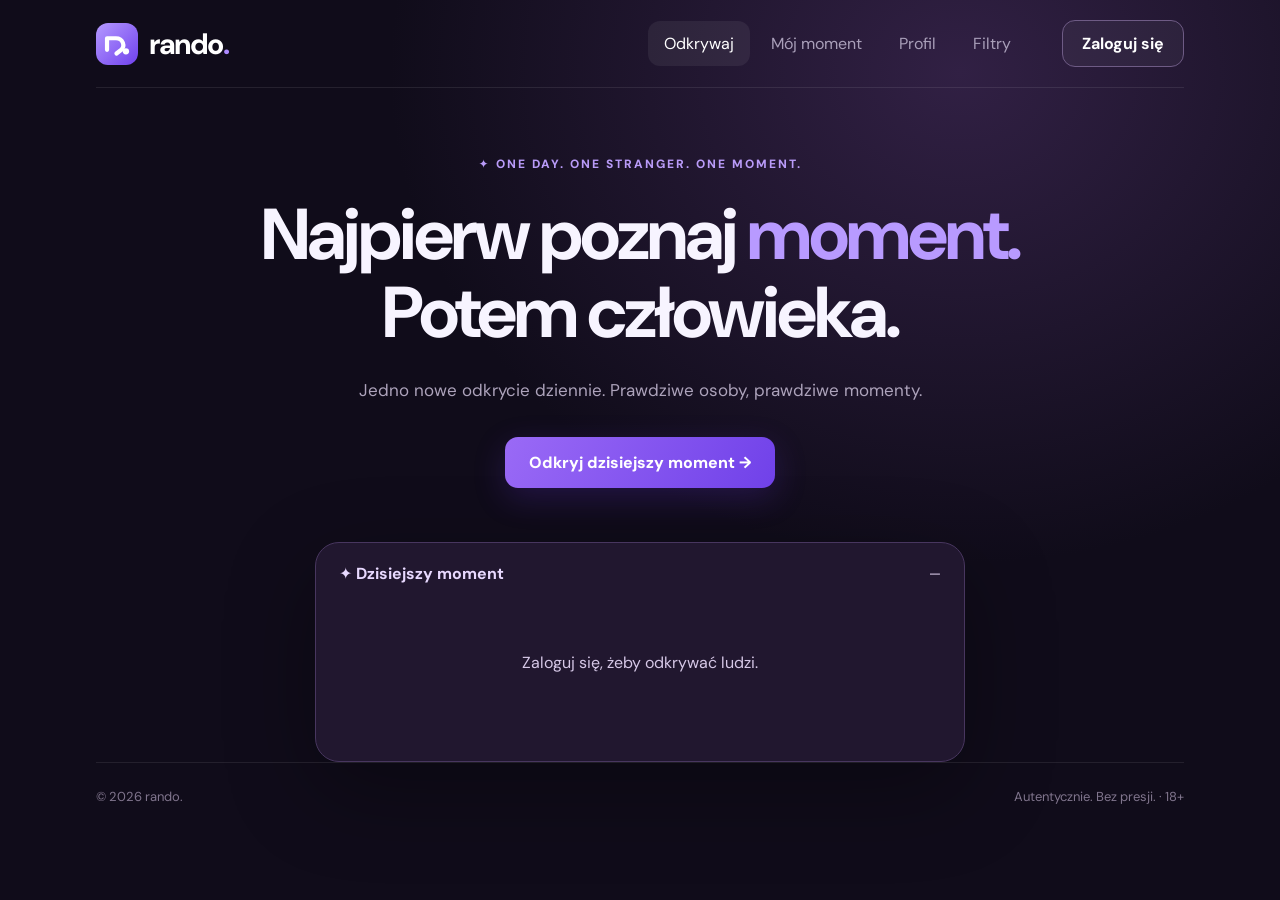
==== index.html @ 3a195226 "Add files via upload" ====
<!doctype html><html lang="pl"><head><meta charset="utf-8"><meta name="viewport" content="width=device-width,initial-scale=1"><meta name="theme-color" content="#100c1a"><title>RANDO — One day. One stranger.</title><link rel="icon" href="logo.svg" type="image/svg+xml"><link rel="stylesheet" href="style.css"></head><body><div class="shell"><header class="top"><a class="brand" href="#home"><img src="logo.svg" alt="Logo RANDO"><span>rando<span class="dot">.</span></span></a><nav><button data-page="home" class="nav active">Odkrywaj</button><button data-page="moment" class="nav">Mój moment</button><button data-page="profile" class="nav">Profil</button><button data-page="settings" class="nav">Filtry</button></nav><button id="authBtn" class="outline">Zaloguj się</button></header><div id="globalMsg" class="notice" role="status" hidden></div><main><section id="home" class="page active"><div class="hero"><span class="eyebrow">✦ ONE DAY. ONE STRANGER. ONE MOMENT.</span><h1>Najpierw poznaj <em>moment.</em><br>Potem człowieka.</h1><p>Jedno nowe odkrycie dziennie. Prawdziwe osoby, prawdziwe momenty.</p><button class="primary" id="discover">Odkryj dzisiejszy moment →</button></div><div class="preview" id="discoveryCard"><div class="preview-top"><span>✦ Dzisiejszy moment</span><span id="momentStatus">—</span></div><div id="discoveryBody" class="empty-state">Zaloguj się, żeby odkrywać ludzi.</div><div class="preview-bottom" id="revealArea"></div></div></section><section id="moment" class="page"><div class="sectionhead"><span class="eyebrow">TWÓJ DZIEŃ</span><h2>Podziel się chwilą.</h2><p>Możesz opublikować jeden moment dziennie. Zdjęcie i podpis będą widoczne dla innych użytkowników RANDO.</p></div><form id="momentForm" class="panel formgrid"><label class="wide">Zdjęcie (JPG, PNG lub WEBP, do 5 MB)<input id="photo" type="file" accept="image/jpeg,image/png,image/webp" required></label><label class="wide">Podpis<input id="caption" maxlength="160" placeholder="Co dzisiaj robisz?" required></label><div class="wide"><button class="primary" type="submit">Opublikuj dzisiejszy moment</button><span class="feedback" id="momentMsg"></span></div></form><div id="myMoment" class="panel" hidden></div></section><section id="profile" class="page"><div class="sectionhead"><span class="eyebrow">TWÓJ PROFIL</span><h2>Opowiedz coś o sobie.</h2><p>Twój profil jest zapisany na koncie RANDO. Inni zobaczą go dopiero po odkryciu Twojego momentu.</p></div><form id="profileForm" class="panel formgrid"><label>Imię / pseudonim<input id="name" maxlength="30" required></label><label>Data urodzenia (18+)<input id="birthdate" type="date" required></label><label>Czym się zajmujesz?<input id="occupation" maxlength="70" placeholder="Np. student, fotograf"></label><label>Czego szukasz?<select id="goal"><option value="both">Znajomych i randek</option><option value="friends">Nowych znajomych</option><option value="dating">Randek</option></select></label><label>Kraj (kod, np. PL)<input id="country" maxlength="2" value="PL" required></label><label>Region (opcjonalnie)<input id="region" maxlength="60" placeholder="Np. podkarpackie"></label><label class="wide">Zainteresowania (oddziel przecinkami)<input id="interests" maxlength="180" placeholder="Gaming, muzyka, fotografia"></label><label class="wide">O mnie<textarea id="about" maxlength="160"></textarea></label><div class="wide"><button class="primary" type="submit">Zapisz profil</button><span class="feedback" id="profileMsg"></span></div></form></section><section id="settings" class="page"><div class="sectionhead"><span class="eyebrow">USTAWIENIA ODKRYWANIA</span><h2>Ty wybierasz, kogo poznasz.</h2><p>Podstawowe filtry zawsze mają pierwszeństwo przed podobieństwem zainteresowań.</p></div><form id="settingsForm" class="panel formgrid"><label>Obszar<select id="area"><option value="poland">Mój kraj</option><option value="region">Mój region</option><option value="world">Cały świat</option></select></label><label>Cel znajomości<select id="filterGoal"><option value="both">Znajomi i randki</option><option value="friends">Znajomi</option><option value="dating">Randki</option></select></label><label>Wiek od<input id="ageMin" type="number" min="18" max="100" value="18"></label><label>Wiek do<input id="ageMax" type="number" min="18" max="100" value="30"></label><fieldset class="wide"><legend>Jak dobierać osoby?</legend><label class="choice"><input type="radio" name="matching" value="similar" checked><span><b>✦ Podobne zainteresowania</b><small>Osoby o wspólnych pasjach.</small></span></label><label class="choice"><input type="radio" name="matching" value="random"><span><b>⤨ Pełna losowość</b><small>Losowe odkrycie bez porównywania pasji.</small></span></label><label class="choice"><input type="radio" name="matching" value="different"><span><b>◈ Inne światy</b><small>Osoby o innych zainteresowaniach.</small></span></label></fieldset><div class="wide"><button class="primary" type="submit">Zapisz filtry</button><span class="feedback" id="settingsMsg"></span></div></form></section></main><footer><span>© 2026 rando.</span><span>Autentycznie. Bez presji. · 18+</span></footer></div><dialog id="loginDialog"><form id="authForm" class="modal"><div class="brand"><img src="logo.svg" alt=""><span>rando<span class="dot">.</span></span></div><h2 id="authTitle">Zaloguj się</h2><p>Witaj w RANDO. Zaloguj się lub załóż konto.</p><label>Email<input id="email" type="email" autocomplete="email" required></label><label>Hasło (minimum 8 znaków)<input id="password" type="password" minlength="8" autocomplete="current-password" required></label><div class="auth-actions"><button type="submit" class="primary" id="authSubmit">Zaloguj się</button><button type="button" class="secondary" id="authSwitch">Utwórz konto</button></div><p id="authMsg" role="status"></p><button type="button" class="textbtn" id="authClose">Zamknij</button></form></dialog><script src="config.js"></script><script type="module" src="script.js"></script></body></html>
---- style.css ----
@import url('https://fonts.googleapis.com/css2?family=DM+Sans:wght@400;500;600;700;800&display=swap');:root{color-scheme:dark;font-family:'DM Sans',system-ui,sans-serif;background:#100c1a;color:#f7f4ff}*{box-sizing:border-box}body{margin:0;background:radial-gradient(ellipse at 75% 8%,#312044 0,transparent 42%),#100c1a;min-height:100vh}button,input,select,textarea{font:inherit}button{cursor:pointer}.shell{max-width:1140px;margin:auto;padding:0 26px}.top{height:88px;display:flex;align-items:center;gap:35px;border-bottom:1px solid #ffffff16}.brand{display:flex;align-items:center;gap:11px;text-decoration:none;color:#fff;font-size:29px;font-weight:800;letter-spacing:-1.5px}.brand img{height:42px;width:42px}.dot{color:#ad8aff}nav{display:flex;gap:5px;margin-left:auto}.nav{background:none;border:0;color:#a99fb9;padding:12px 16px;border-radius:12px}.nav.active,.nav:hover{background:#ffffff10;color:white}.outline,.secondary{border:1px solid #6e5b85;background:#ffffff0b;color:#fff;border-radius:13px;padding:12px 19px;font-weight:700}.primary{border:0;border-radius:13px;padding:15px 24px;background:linear-gradient(120deg,#9a6af6,#7041e9);color:white;font-weight:800;box-shadow:0 10px 32px #6835d83b}.primary:hover,.secondary:hover{filter:brightness(1.15)}.page{display:none}.page.active{display:block}#home{padding-top:64px}.hero{text-align:center;max-width:850px;margin:0 auto 54px}.eyebrow{color:#b99bf8;letter-spacing:2px;font-size:12px;font-weight:800}.hero h1{font-size:clamp(38px,6vw,72px);line-height:1.09;letter-spacing:-3px;margin:23px 0}.hero h1 em{color:#b89aff;font-style:normal}.hero p,.sectionhead p{color:#ada3bb;line-height:1.7;font-size:17px}.hero .primary{margin-top:15px}.preview{max-width:650px;margin:auto;background:#21172f;border:1px solid #48365f;border-radius:24px;overflow:hidden;box-shadow:0 28px 90px #0005}.preview-top,.preview-bottom{padding:20px 23px;display:flex;justify-content:space-between;align-items:center;gap:15px}.preview-top{font-weight:700;color:#e8d9ff}.preview-top span:last-child{color:#a89bb7;font-size:13px}.moment-art{height:290px;position:relative;overflow:hidden;background:linear-gradient(#edaa9c,#bb83ac 52%,#493968)}.sun{position:absolute;top:36px;right:100px;width:90px;height:90px;border-radius:50%;background:#ffe5b4;box-shadow:0 0 90px #ffdcac}.mountain{position:absolute;bottom:-50px;width:120%;height:240px;transform:rotate(-8deg);border-radius:45% 50% 0 0}.mountain.one{background:#725477;left:-20%}.mountain.two{background:#342d57;left:25%;bottom:-110px;transform:rotate(10deg)}.moment-text{position:absolute;bottom:25px;left:24px;right:24px;font-size:20px;font-weight:700;text-shadow:0 2px 15px #0009}.preview-bottom{color:#d8cde6}.note{text-align:center;color:#81758f;font-size:12px;max-width:650px;margin:20px auto 75px}.sectionhead{padding:64px 0 25px}.sectionhead h2{font-size:clamp(30px,5vw,46px);letter-spacing:-1.5px;margin:12px 0}.panel{background:#21182f;border:1px solid #4a385f;border-radius:22px;padding:28px;margin-bottom:80px}.formgrid{display:grid;grid-template-columns:1fr 1fr;gap:22px}.formgrid label{display:flex;flex-direction:column;gap:9px;color:#eee6fa;font-weight:600}.formgrid .wide{grid-column:1/-1}.formgrid input:not([type=radio]),.formgrid select,.formgrid textarea{width:100%;padding:14px 15px;border-radius:12px;border:1px solid #59466f;background:#151020;color:#fff;outline:none}.formgrid input:focus,.formgrid textarea:focus,.formgrid select:focus{border-color:#b99bf8}.formgrid textarea{min-height:110px;resize:vertical}.feedback{margin-left:16px;color:#c8aaff}.formgrid fieldset{border:0;padding:0;margin:0}.formgrid legend{margin-bottom:12px;font-weight:700}.choice{display:flex!important;flex-direction:row!important;align-items:center;gap:16px!important;border:1px solid #55416c;border-radius:13px;padding:16px;margin-bottom:10px;cursor:pointer}.choice input{accent-color:#a37af5}.choice span{display:flex;flex-direction:column;gap:5px}.choice small{color:#a99cb8;font-weight:400}footer{border-top:1px solid #ffffff15;display:flex;justify-content:space-between;color:#80758d;font-size:13px;padding:25px 0 35px}dialog{background:#21172f;color:white;border:1px solid #624c7a;border-radius:20px;max-width:420px;padding:0}dialog::backdrop{background:#000b}.modal{padding:30px}.modal p{color:#c2b5d1;line-height:1.6}.modal .primary{width:100%}@media(max-width:700px){.shell{padding:0 16px}.top{height:auto;flex-wrap:wrap;gap:12px;padding:15px 0}.brand{font-size:24px}.brand img{width:36px;height:36px}.top .outline{margin-left:auto;font-size:12px;padding:10px}nav{order:3;width:100%;justify-content:space-around}nav .nav{padding:10px}#home{padding-top:42px}.hero h1{letter-spacing:-1.5px}.preview-bottom{flex-direction:column;align-items:stretch}.moment-art{height:240px}.formgrid{grid-template-columns:1fr}.formgrid .wide{grid-column:auto}.panel{padding:19px}footer{gap:10px;flex-direction:column}}
.notice{margin:18px 0;padding:14px 18px;background:#352448;border:1px solid #8c6fba;border-radius:12px;color:#f4e9ff}.empty-state{padding:45px 25px;text-align:center;color:#d6c8e7;line-height:1.7}.real-photo{width:100%;max-height:440px;object-fit:cover;display:block}.moment-caption{padding:18px 23px;font-size:19px;font-weight:700}.reveal-profile{padding:15px 0;line-height:1.65}.reveal-profile h3{margin:0 0 6px;font-size:24px}.reveal-profile p{margin:5px 0;color:#d6c9e6}.auth-actions{display:flex;gap:10px;margin-top:18px}.auth-actions button{flex:1}.modal label{display:flex;flex-direction:column;gap:8px;margin-top:14px;color:#ddd0ee}.modal input{width:100%;padding:13px;background:#130e1d;color:white;border:1px solid #66517f;border-radius:10px}.textbtn{background:transparent;border:0;color:#b9a5d8;padding:15px 0 0}.modal{min-width:min(380px,90vw)}.panel img{max-width:100%;border-radius:12px}.preview-bottom{flex-wrap:wrap}button:disabled{opacity:.55;cursor:not-allowed}
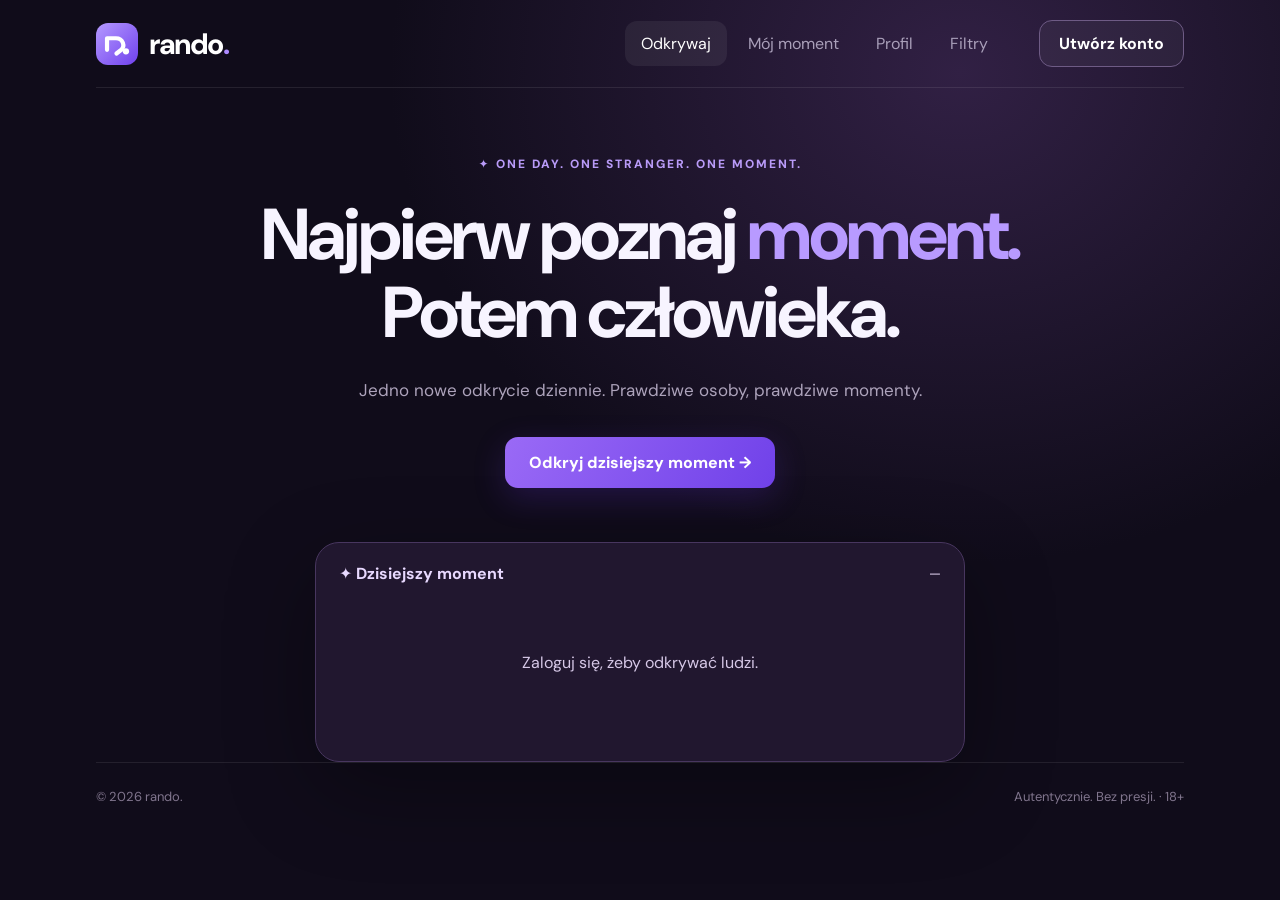
==== commit 1be87400: "Add files via upload" ====
--- a/index.html
+++ b/index.html
@@ -1 +1 @@
-<!doctype html><html lang="pl"><head><meta charset="utf-8"><meta name="viewport" content="width=device-width,initial-scale=1"><meta name="theme-color" content="#100c1a"><title>RANDO — One day. One stranger.</title><link rel="icon" href="logo.svg" type="image/svg+xml"><link rel="stylesheet" href="style.css"></head><body><div class="shell"><header class="top"><a class="brand" href="#home"><img src="logo.svg" alt="Logo RANDO"><span>rando<span class="dot">.</span></span></a><nav><button data-page="home" class="nav active">Odkrywaj</button><button data-page="moment" class="nav">Mój moment</button><button data-page="profile" class="nav">Profil</button><button data-page="settings" class="nav">Filtry</button></nav><button id="authBtn" class="outline">Zaloguj się</button></header><div id="globalMsg" class="notice" role="status" hidden></div><main><section id="home" class="page active"><div class="hero"><span class="eyebrow">✦ ONE DAY. ONE STRANGER. ONE MOMENT.</span><h1>Najpierw poznaj <em>moment.</em><br>Potem człowieka.</h1><p>Jedno nowe odkrycie dziennie. Prawdziwe osoby, prawdziwe momenty.</p><button class="primary" id="discover">Odkryj dzisiejszy moment →</button></div><div class="preview" id="discoveryCard"><div class="preview-top"><span>✦ Dzisiejszy moment</span><span id="momentStatus">—</span></div><div id="discoveryBody" class="empty-state">Zaloguj się, żeby odkrywać ludzi.</div><div class="preview-bottom" id="revealArea"></div></div></section><section id="moment" class="page"><div class="sectionhead"><span class="eyebrow">TWÓJ DZIEŃ</span><h2>Podziel się chwilą.</h2><p>Możesz opublikować jeden moment dziennie. Zdjęcie i podpis będą widoczne dla innych użytkowników RANDO.</p></div><form id="momentForm" class="panel formgrid"><label class="wide">Zdjęcie (JPG, PNG lub WEBP, do 5 MB)<input id="photo" type="file" accept="image/jpeg,image/png,image/webp" required></label><label class="wide">Podpis<input id="caption" maxlength="160" placeholder="Co dzisiaj robisz?" required></label><div class="wide"><button class="primary" type="submit">Opublikuj dzisiejszy moment</button><span class="feedback" id="momentMsg"></span></div></form><div id="myMoment" class="panel" hidden></div></section><section id="profile" class="page"><div class="sectionhead"><span class="eyebrow">TWÓJ PROFIL</span><h2>Opowiedz coś o sobie.</h2><p>Twój profil jest zapisany na koncie RANDO. Inni zobaczą go dopiero po odkryciu Twojego momentu.</p></div><form id="profileForm" class="panel formgrid"><label>Imię / pseudonim<input id="name" maxlength="30" required></label><label>Data urodzenia (18+)<input id="birthdate" type="date" required></label><label>Czym się zajmujesz?<input id="occupation" maxlength="70" placeholder="Np. student, fotograf"></label><label>Czego szukasz?<select id="goal"><option value="both">Znajomych i randek</option><option value="friends">Nowych znajomych</option><option value="dating">Randek</option></select></label><label>Kraj (kod, np. PL)<input id="country" maxlength="2" value="PL" required></label><label>Region (opcjonalnie)<input id="region" maxlength="60" placeholder="Np. podkarpackie"></label><label class="wide">Zainteresowania (oddziel przecinkami)<input id="interests" maxlength="180" placeholder="Gaming, muzyka, fotografia"></label><label class="wide">O mnie<textarea id="about" maxlength="160"></textarea></label><div class="wide"><button class="primary" type="submit">Zapisz profil</button><span class="feedback" id="profileMsg"></span></div></form></section><section id="settings" class="page"><div class="sectionhead"><span class="eyebrow">USTAWIENIA ODKRYWANIA</span><h2>Ty wybierasz, kogo poznasz.</h2><p>Podstawowe filtry zawsze mają pierwszeństwo przed podobieństwem zainteresowań.</p></div><form id="settingsForm" class="panel formgrid"><label>Obszar<select id="area"><option value="poland">Mój kraj</option><option value="region">Mój region</option><option value="world">Cały świat</option></select></label><label>Cel znajomości<select id="filterGoal"><option value="both">Znajomi i randki</option><option value="friends">Znajomi</option><option value="dating">Randki</option></select></label><label>Wiek od<input id="ageMin" type="number" min="18" max="100" value="18"></label><label>Wiek do<input id="ageMax" type="number" min="18" max="100" value="30"></label><fieldset class="wide"><legend>Jak dobierać osoby?</legend><label class="choice"><input type="radio" name="matching" value="similar" checked><span><b>✦ Podobne zainteresowania</b><small>Osoby o wspólnych pasjach.</small></span></label><label class="choice"><input type="radio" name="matching" value="random"><span><b>⤨ Pełna losowość</b><small>Losowe odkrycie bez porównywania pasji.</small></span></label><label class="choice"><input type="radio" name="matching" value="different"><span><b>◈ Inne światy</b><small>Osoby o innych zainteresowaniach.</small></span></label></fieldset><div class="wide"><button class="primary" type="submit">Zapisz filtry</button><span class="feedback" id="settingsMsg"></span></div></form></section></main><footer><span>© 2026 rando.</span><span>Autentycznie. Bez presji. · 18+</span></footer></div><dialog id="loginDialog"><form id="authForm" class="modal"><div class="brand"><img src="logo.svg" alt=""><span>rando<span class="dot">.</span></span></div><h2 id="authTitle">Zaloguj się</h2><p>Witaj w RANDO. Zaloguj się lub załóż konto.</p><label>Email<input id="email" type="email" autocomplete="email" required></label><label>Hasło (minimum 8 znaków)<input id="password" type="password" minlength="8" autocomplete="current-password" required></label><div class="auth-actions"><button type="submit" class="primary" id="authSubmit">Zaloguj się</button><button type="button" class="secondary" id="authSwitch">Utwórz konto</button></div><p id="authMsg" role="status"></p><button type="button" class="textbtn" id="authClose">Zamknij</button></form></dialog><script src="config.js"></script><script type="module" src="script.js"></script></body></html>
+<!doctype html><html lang="pl"><head><meta charset="utf-8"><meta name="viewport" content="width=device-width,initial-scale=1"><meta name="theme-color" content="#100c1a"><title>RANDO — One day. One stranger.</title><link rel="icon" href="logo.svg" type="image/svg+xml"><link rel="stylesheet" href="style.css"></head><body><div class="shell"><header class="top"><a class="brand" href="#home"><img src="logo.svg" alt="Logo RANDO"><span>rando<span class="dot">.</span></span></a><nav><button data-page="home" class="nav active">Odkrywaj</button><button data-page="moment" class="nav">Mój moment</button><button data-page="profile" class="nav">Profil</button><button data-page="settings" class="nav">Filtry</button></nav><button id="authBtn" class="outline">Utwórz konto</button></header><div id="globalMsg" class="notice" role="status" hidden></div><main><section id="home" class="page active"><div class="hero"><span class="eyebrow">✦ ONE DAY. ONE STRANGER. ONE MOMENT.</span><h1>Najpierw poznaj <em>moment.</em><br>Potem człowieka.</h1><p>Jedno nowe odkrycie dziennie. Prawdziwe osoby, prawdziwe momenty.</p><button class="primary" id="discover">Odkryj dzisiejszy moment →</button></div><div class="preview" id="discoveryCard"><div class="preview-top"><span>✦ Dzisiejszy moment</span><span id="momentStatus">—</span></div><div id="discoveryBody" class="empty-state">Zaloguj się, żeby odkrywać ludzi.</div><div class="preview-bottom" id="revealArea"></div></div></section><section id="moment" class="page"><div class="sectionhead"><span class="eyebrow">TWÓJ DZIEŃ</span><h2>Podziel się chwilą.</h2><p>Możesz opublikować jeden moment dziennie. Zdjęcie i podpis będą widoczne dla innych użytkowników RANDO.</p></div><form id="momentForm" class="panel formgrid"><div class="wide camera-shell"><div class="camera-head"><strong>📷 Aparat RANDO</strong><span>TYŁ + SELFIE</span></div><p>Najpierw zrób zdjęcie tylną kamerą, potem selfie. Połączymy je w jeden moment.</p><div class="camera-preview"><video id="cameraVideo" autoplay muted playsinline hidden></video><canvas id="cameraResult" hidden></canvas><div id="cameraPlaceholder">Naciśnij „Uruchom aparat”, aby rozpocząć</div></div><div class="camera-controls"><button type="button" class="secondary" id="cameraStart">Uruchom aparat</button><button type="button" class="primary" id="cameraCapture" disabled>Zrób zdjęcie</button><button type="button" class="secondary" id="cameraRetake" hidden>Od nowa</button></div><div id="cameraStatus" role="status">Aparat nieaktywny</div></div><label class="wide">Podpis<input id="caption" maxlength="160" placeholder="Co dzisiaj robisz?" required></label><div class="wide"><button class="primary" type="submit">Opublikuj dzisiejszy moment</button><span class="feedback" id="momentMsg"></span></div></form><div id="myMoment" class="panel" hidden></div></section><section id="profile" class="page"><div class="sectionhead"><span class="eyebrow">TWÓJ PROFIL</span><h2>Opowiedz coś o sobie.</h2><p>Twój profil jest zapisany na koncie RANDO. Inni zobaczą go dopiero po odkryciu Twojego momentu.</p></div><form id="profileForm" class="panel formgrid"><label>Imię / pseudonim<input id="name" maxlength="30" required></label><label>Data urodzenia (18+)<input id="birthdate" type="date" required></label><label>Czym się zajmujesz?<input id="occupation" maxlength="70" placeholder="Np. student, fotograf"></label><label>Czego szukasz?<select id="goal"><option value="both">Znajomych i randek</option><option value="friends">Nowych znajomych</option><option value="dating">Randek</option></select></label><label>Kraj (kod, np. PL)<input id="country" maxlength="2" value="PL" required></label><label>Region (opcjonalnie)<input id="region" maxlength="60" placeholder="Np. podkarpackie"></label><label class="wide">Zainteresowania (oddziel przecinkami)<input id="interests" maxlength="180" placeholder="Gaming, muzyka, fotografia"></label><label class="wide">O mnie<textarea id="about" maxlength="160"></textarea></label><div class="wide"><button class="primary" type="submit">Zapisz profil</button><span class="feedback" id="profileMsg"></span></div></form></section><section id="settings" class="page"><div class="sectionhead"><span class="eyebrow">USTAWIENIA ODKRYWANIA</span><h2>Ty wybierasz, kogo poznasz.</h2><p>Podstawowe filtry zawsze mają pierwszeństwo przed podobieństwem zainteresowań.</p></div><form id="settingsForm" class="panel formgrid"><label>Obszar<select id="area"><option value="poland">Mój kraj</option><option value="region">Mój region</option><option value="world">Cały świat</option></select></label><label>Cel znajomości<select id="filterGoal"><option value="both">Znajomi i randki</option><option value="friends">Znajomi</option><option value="dating">Randki</option></select></label><label>Wiek od<input id="ageMin" type="number" min="18" max="100" value="18"></label><label>Wiek do<input id="ageMax" type="number" min="18" max="100" value="30"></label><fieldset class="wide"><legend>Jak dobierać osoby?</legend><label class="choice"><input type="radio" name="matching" value="similar" checked><span><b>✦ Podobne zainteresowania</b><small>Osoby o wspólnych pasjach.</small></span></label><label class="choice"><input type="radio" name="matching" value="random"><span><b>⤨ Pełna losowość</b><small>Losowe odkrycie bez porównywania pasji.</small></span></label><label class="choice"><input type="radio" name="matching" value="different"><span><b>◈ Inne światy</b><small>Osoby o innych zainteresowaniach.</small></span></label></fieldset><div class="wide"><button class="primary" type="submit">Zapisz filtry</button><span class="feedback" id="settingsMsg"></span></div></form></section></main><footer><span>© 2026 rando.</span><span>Autentycznie. Bez presji. · 18+</span></footer></div><dialog id="loginDialog"><form id="authForm" class="modal"><div class="brand"><img src="logo.svg" alt=""><span>rando<span class="dot">.</span></span></div><h2 id="authTitle">Utwórz konto</h2><p>Witaj w RANDO. Zaloguj się lub załóż konto.</p><label>Email<input id="email" type="email" autocomplete="email" required></label><label>Hasło (minimum 8 znaków)<input id="password" type="password" minlength="8" autocomplete="current-password" required></label><div class="auth-actions"><button type="submit" class="primary" id="authSubmit">Zarejestruj się</button><button type="button" class="secondary" id="authSwitch">Mam już konto</button></div><p id="authMsg" role="status"></p><button type="button" class="textbtn" id="authClose">Zamknij</button></form></dialog><script src="config.js"></script><script type="module" src="script.js"></script></body></html>
--- a/style.css
+++ b/style.css
@@ -1,2 +1,5 @@
 @import url('https://fonts.googleapis.com/css2?family=DM+Sans:wght@400;500;600;700;800&display=swap');:root{color-scheme:dark;font-family:'DM Sans',system-ui,sans-serif;background:#100c1a;color:#f7f4ff}*{box-sizing:border-box}body{margin:0;background:radial-gradient(ellipse at 75% 8%,#312044 0,transparent 42%),#100c1a;min-height:100vh}button,input,select,textarea{font:inherit}button{cursor:pointer}.shell{max-width:1140px;margin:auto;padding:0 26px}.top{height:88px;display:flex;align-items:center;gap:35px;border-bottom:1px solid #ffffff16}.brand{display:flex;align-items:center;gap:11px;text-decoration:none;color:#fff;font-size:29px;font-weight:800;letter-spacing:-1.5px}.brand img{height:42px;width:42px}.dot{color:#ad8aff}nav{display:flex;gap:5px;margin-left:auto}.nav{background:none;border:0;color:#a99fb9;padding:12px 16px;border-radius:12px}.nav.active,.nav:hover{background:#ffffff10;color:white}.outline,.secondary{border:1px solid #6e5b85;background:#ffffff0b;color:#fff;border-radius:13px;padding:12px 19px;font-weight:700}.primary{border:0;border-radius:13px;padding:15px 24px;background:linear-gradient(120deg,#9a6af6,#7041e9);color:white;font-weight:800;box-shadow:0 10px 32px #6835d83b}.primary:hover,.secondary:hover{filter:brightness(1.15)}.page{display:none}.page.active{display:block}#home{padding-top:64px}.hero{text-align:center;max-width:850px;margin:0 auto 54px}.eyebrow{color:#b99bf8;letter-spacing:2px;font-size:12px;font-weight:800}.hero h1{font-size:clamp(38px,6vw,72px);line-height:1.09;letter-spacing:-3px;margin:23px 0}.hero h1 em{color:#b89aff;font-style:normal}.hero p,.sectionhead p{color:#ada3bb;line-height:1.7;font-size:17px}.hero .primary{margin-top:15px}.preview{max-width:650px;margin:auto;background:#21172f;border:1px solid #48365f;border-radius:24px;overflow:hidden;box-shadow:0 28px 90px #0005}.preview-top,.preview-bottom{padding:20px 23px;display:flex;justify-content:space-between;align-items:center;gap:15px}.preview-top{font-weight:700;color:#e8d9ff}.preview-top span:last-child{color:#a89bb7;font-size:13px}.moment-art{height:290px;position:relative;overflow:hidden;background:linear-gradient(#edaa9c,#bb83ac 52%,#493968)}.sun{position:absolute;top:36px;right:100px;width:90px;height:90px;border-radius:50%;background:#ffe5b4;box-shadow:0 0 90px #ffdcac}.mountain{position:absolute;bottom:-50px;width:120%;height:240px;transform:rotate(-8deg);border-radius:45% 50% 0 0}.mountain.one{background:#725477;left:-20%}.mountain.two{background:#342d57;left:25%;bottom:-110px;transform:rotate(10deg)}.moment-text{position:absolute;bottom:25px;left:24px;right:24px;font-size:20px;font-weight:700;text-shadow:0 2px 15px #0009}.preview-bottom{color:#d8cde6}.note{text-align:center;color:#81758f;font-size:12px;max-width:650px;margin:20px auto 75px}.sectionhead{padding:64px 0 25px}.sectionhead h2{font-size:clamp(30px,5vw,46px);letter-spacing:-1.5px;margin:12px 0}.panel{background:#21182f;border:1px solid #4a385f;border-radius:22px;padding:28px;margin-bottom:80px}.formgrid{display:grid;grid-template-columns:1fr 1fr;gap:22px}.formgrid label{display:flex;flex-direction:column;gap:9px;color:#eee6fa;font-weight:600}.formgrid .wide{grid-column:1/-1}.formgrid input:not([type=radio]),.formgrid select,.formgrid textarea{width:100%;padding:14px 15px;border-radius:12px;border:1px solid #59466f;background:#151020;color:#fff;outline:none}.formgrid input:focus,.formgrid textarea:focus,.formgrid select:focus{border-color:#b99bf8}.formgrid textarea{min-height:110px;resize:vertical}.feedback{margin-left:16px;color:#c8aaff}.formgrid fieldset{border:0;padding:0;margin:0}.formgrid legend{margin-bottom:12px;font-weight:700}.choice{display:flex!important;flex-direction:row!important;align-items:center;gap:16px!important;border:1px solid #55416c;border-radius:13px;padding:16px;margin-bottom:10px;cursor:pointer}.choice input{accent-color:#a37af5}.choice span{display:flex;flex-direction:column;gap:5px}.choice small{color:#a99cb8;font-weight:400}footer{border-top:1px solid #ffffff15;display:flex;justify-content:space-between;color:#80758d;font-size:13px;padding:25px 0 35px}dialog{background:#21172f;color:white;border:1px solid #624c7a;border-radius:20px;max-width:420px;padding:0}dialog::backdrop{background:#000b}.modal{padding:30px}.modal p{color:#c2b5d1;line-height:1.6}.modal .primary{width:100%}@media(max-width:700px){.shell{padding:0 16px}.top{height:auto;flex-wrap:wrap;gap:12px;padding:15px 0}.brand{font-size:24px}.brand img{width:36px;height:36px}.top .outline{margin-left:auto;font-size:12px;padding:10px}nav{order:3;width:100%;justify-content:space-around}nav .nav{padding:10px}#home{padding-top:42px}.hero h1{letter-spacing:-1.5px}.preview-bottom{flex-direction:column;align-items:stretch}.moment-art{height:240px}.formgrid{grid-template-columns:1fr}.formgrid .wide{grid-column:auto}.panel{padding:19px}footer{gap:10px;flex-direction:column}}
 .notice{margin:18px 0;padding:14px 18px;background:#352448;border:1px solid #8c6fba;border-radius:12px;color:#f4e9ff}.empty-state{padding:45px 25px;text-align:center;color:#d6c8e7;line-height:1.7}.real-photo{width:100%;max-height:440px;object-fit:cover;display:block}.moment-caption{padding:18px 23px;font-size:19px;font-weight:700}.reveal-profile{padding:15px 0;line-height:1.65}.reveal-profile h3{margin:0 0 6px;font-size:24px}.reveal-profile p{margin:5px 0;color:#d6c9e6}.auth-actions{display:flex;gap:10px;margin-top:18px}.auth-actions button{flex:1}.modal label{display:flex;flex-direction:column;gap:8px;margin-top:14px;color:#ddd0ee}.modal input{width:100%;padding:13px;background:#130e1d;color:white;border:1px solid #66517f;border-radius:10px}.textbtn{background:transparent;border:0;color:#b9a5d8;padding:15px 0 0}.modal{min-width:min(380px,90vw)}.panel img{max-width:100%;border-radius:12px}.preview-bottom{flex-wrap:wrap}button:disabled{opacity:.55;cursor:not-allowed}
+
+/* RANDO live camera */
+.camera-shell{border:1px solid #58466f;border-radius:18px;padding:18px;background:#1c1428}.camera-head{display:flex;justify-content:space-between;align-items:center;gap:12px}.camera-head span{font-size:12px;color:#b99bff;letter-spacing:2px}.camera-shell p{color:#c4b6d4}.camera-preview{background:#0b0911;border-radius:14px;overflow:hidden;min-height:220px;display:grid;place-items:center;position:relative}.camera-preview video,.camera-preview canvas{width:100%;max-height:540px;object-fit:contain;display:block}.camera-preview video[hidden],.camera-preview canvas[hidden]{display:none}.camera-preview #cameraPlaceholder{padding:60px 12px;color:#bdb1ca;text-align:center}.camera-controls{display:flex;gap:10px;flex-wrap:wrap;margin:16px 0}.camera-controls button:disabled{opacity:.45;cursor:not-allowed}#cameraStatus{font-size:14px;color:#c4b5fd}
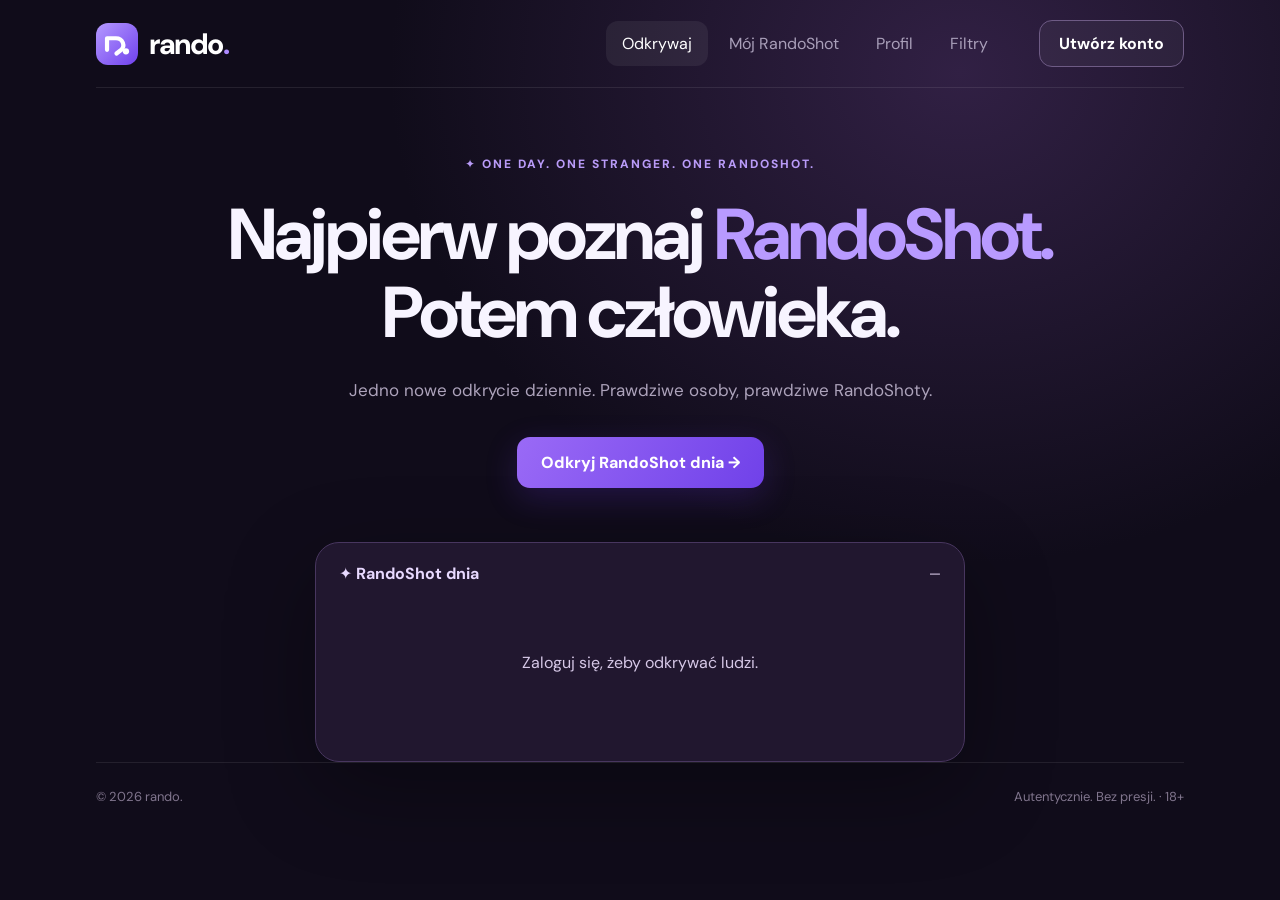
==== commit 866f080e: "Add files via upload" ====
--- a/index.html
+++ b/index.html
@@ -1 +1 @@
-<!doctype html><html lang="pl"><head><meta charset="utf-8"><meta name="viewport" content="width=device-width,initial-scale=1"><meta name="theme-color" content="#100c1a"><title>RANDO — One day. One stranger.</title><link rel="icon" href="logo.svg" type="image/svg+xml"><link rel="stylesheet" href="style.css"></head><body><div class="shell"><header class="top"><a class="brand" href="#home"><img src="logo.svg" alt="Logo RANDO"><span>rando<span class="dot">.</span></span></a><nav><button data-page="home" class="nav active">Odkrywaj</button><button data-page="moment" class="nav">Mój moment</button><button data-page="profile" class="nav">Profil</button><button data-page="settings" class="nav">Filtry</button></nav><button id="authBtn" class="outline">Utwórz konto</button></header><div id="globalMsg" class="notice" role="status" hidden></div><main><section id="home" class="page active"><div class="hero"><span class="eyebrow">✦ ONE DAY. ONE STRANGER. ONE MOMENT.</span><h1>Najpierw poznaj <em>moment.</em><br>Potem człowieka.</h1><p>Jedno nowe odkrycie dziennie. Prawdziwe osoby, prawdziwe momenty.</p><button class="primary" id="discover">Odkryj dzisiejszy moment →</button></div><div class="preview" id="discoveryCard"><div class="preview-top"><span>✦ Dzisiejszy moment</span><span id="momentStatus">—</span></div><div id="discoveryBody" class="empty-state">Zaloguj się, żeby odkrywać ludzi.</div><div class="preview-bottom" id="revealArea"></div></div></section><section id="moment" class="page"><div class="sectionhead"><span class="eyebrow">TWÓJ DZIEŃ</span><h2>Podziel się chwilą.</h2><p>Możesz opublikować jeden moment dziennie. Zdjęcie i podpis będą widoczne dla innych użytkowników RANDO.</p></div><form id="momentForm" class="panel formgrid"><div class="wide camera-shell"><div class="camera-head"><strong>📷 Aparat RANDO</strong><span>TYŁ + SELFIE</span></div><p>Najpierw zrób zdjęcie tylną kamerą, potem selfie. Połączymy je w jeden moment.</p><div class="camera-preview"><video id="cameraVideo" autoplay muted playsinline hidden></video><canvas id="cameraResult" hidden></canvas><div id="cameraPlaceholder">Naciśnij „Uruchom aparat”, aby rozpocząć</div></div><div class="camera-controls"><button type="button" class="secondary" id="cameraStart">Uruchom aparat</button><button type="button" class="primary" id="cameraCapture" disabled>Zrób zdjęcie</button><button type="button" class="secondary" id="cameraRetake" hidden>Od nowa</button></div><div id="cameraStatus" role="status">Aparat nieaktywny</div></div><label class="wide">Podpis<input id="caption" maxlength="160" placeholder="Co dzisiaj robisz?" required></label><div class="wide"><button class="primary" type="submit">Opublikuj dzisiejszy moment</button><span class="feedback" id="momentMsg"></span></div></form><div id="myMoment" class="panel" hidden></div></section><section id="profile" class="page"><div class="sectionhead"><span class="eyebrow">TWÓJ PROFIL</span><h2>Opowiedz coś o sobie.</h2><p>Twój profil jest zapisany na koncie RANDO. Inni zobaczą go dopiero po odkryciu Twojego momentu.</p></div><form id="profileForm" class="panel formgrid"><label>Imię / pseudonim<input id="name" maxlength="30" required></label><label>Data urodzenia (18+)<input id="birthdate" type="date" required></label><label>Czym się zajmujesz?<input id="occupation" maxlength="70" placeholder="Np. student, fotograf"></label><label>Czego szukasz?<select id="goal"><option value="both">Znajomych i randek</option><option value="friends">Nowych znajomych</option><option value="dating">Randek</option></select></label><label>Kraj (kod, np. PL)<input id="country" maxlength="2" value="PL" required></label><label>Region (opcjonalnie)<input id="region" maxlength="60" placeholder="Np. podkarpackie"></label><label class="wide">Zainteresowania (oddziel przecinkami)<input id="interests" maxlength="180" placeholder="Gaming, muzyka, fotografia"></label><label class="wide">O mnie<textarea id="about" maxlength="160"></textarea></label><div class="wide"><button class="primary" type="submit">Zapisz profil</button><span class="feedback" id="profileMsg"></span></div></form></section><section id="settings" class="page"><div class="sectionhead"><span class="eyebrow">USTAWIENIA ODKRYWANIA</span><h2>Ty wybierasz, kogo poznasz.</h2><p>Podstawowe filtry zawsze mają pierwszeństwo przed podobieństwem zainteresowań.</p></div><form id="settingsForm" class="panel formgrid"><label>Obszar<select id="area"><option value="poland">Mój kraj</option><option value="region">Mój region</option><option value="world">Cały świat</option></select></label><label>Cel znajomości<select id="filterGoal"><option value="both">Znajomi i randki</option><option value="friends">Znajomi</option><option value="dating">Randki</option></select></label><label>Wiek od<input id="ageMin" type="number" min="18" max="100" value="18"></label><label>Wiek do<input id="ageMax" type="number" min="18" max="100" value="30"></label><fieldset class="wide"><legend>Jak dobierać osoby?</legend><label class="choice"><input type="radio" name="matching" value="similar" checked><span><b>✦ Podobne zainteresowania</b><small>Osoby o wspólnych pasjach.</small></span></label><label class="choice"><input type="radio" name="matching" value="random"><span><b>⤨ Pełna losowość</b><small>Losowe odkrycie bez porównywania pasji.</small></span></label><label class="choice"><input type="radio" name="matching" value="different"><span><b>◈ Inne światy</b><small>Osoby o innych zainteresowaniach.</small></span></label></fieldset><div class="wide"><button class="primary" type="submit">Zapisz filtry</button><span class="feedback" id="settingsMsg"></span></div></form></section></main><footer><span>© 2026 rando.</span><span>Autentycznie. Bez presji. · 18+</span></footer></div><dialog id="loginDialog"><form id="authForm" class="modal"><div class="brand"><img src="logo.svg" alt=""><span>rando<span class="dot">.</span></span></div><h2 id="authTitle">Utwórz konto</h2><p>Witaj w RANDO. Zaloguj się lub załóż konto.</p><label>Email<input id="email" type="email" autocomplete="email" required></label><label>Hasło (minimum 8 znaków)<input id="password" type="password" minlength="8" autocomplete="current-password" required></label><div class="auth-actions"><button type="submit" class="primary" id="authSubmit">Zarejestruj się</button><button type="button" class="secondary" id="authSwitch">Mam już konto</button></div><p id="authMsg" role="status"></p><button type="button" class="textbtn" id="authClose">Zamknij</button></form></dialog><script src="config.js"></script><script type="module" src="script.js"></script></body></html>
+<!doctype html><html lang="pl"><head><meta charset="utf-8"><meta name="viewport" content="width=device-width,initial-scale=1"><meta name="theme-color" content="#100c1a"><title>RANDO — One day. One stranger.</title><link rel="icon" href="logo.svg" type="image/svg+xml"><link rel="stylesheet" href="style.css"></head><body><div class="shell"><header class="top"><a class="brand" href="#home"><img src="logo.svg" alt="Logo RANDO"><span>rando<span class="dot">.</span></span></a><nav><button data-page="home" class="nav active">Odkrywaj</button><button data-page="moment" class="nav">Mój RandoShot</button><button data-page="profile" class="nav">Profil</button><button data-page="settings" class="nav">Filtry</button></nav><button id="authBtn" class="outline">Utwórz konto</button></header><div id="globalMsg" class="notice" role="status" hidden></div><main><section id="home" class="page active"><div class="hero"><span class="eyebrow">✦ ONE DAY. ONE STRANGER. ONE RANDOSHOT.</span><h1>Najpierw poznaj <em>RandoShot.</em><br>Potem człowieka.</h1><p>Jedno nowe odkrycie dziennie. Prawdziwe osoby, prawdziwe RandoShoty.</p><button class="primary" id="discover">Odkryj RandoShot dnia →</button></div><div class="preview" id="discoveryCard"><div class="preview-top"><span>✦ RandoShot dnia</span><span id="momentStatus">—</span></div><div id="discoveryBody" class="empty-state">Zaloguj się, żeby odkrywać ludzi.</div><div class="preview-bottom" id="revealArea"></div></div></section><section id="moment" class="page"><div class="sectionhead"><span class="eyebrow">TWÓJ DZIEŃ</span><h2>Zrób swój RandoShot.</h2><p>Możesz opublikować jeden RandoShot dziennie. Zdjęcie i podpis będą widoczne dla innych użytkowników RANDO.</p></div><form id="momentForm" class="panel formgrid"><div class="wide camera-shell"><div class="camera-head"><strong>📷 Aparat RANDO</strong><span>TYŁ + SELFIE</span></div><p>Najpierw zrób zdjęcie tylną kamerą, potem selfie. Połączymy je w jeden RandoShot.</p><div class="camera-preview"><video id="cameraVideo" autoplay muted playsinline hidden></video><canvas id="cameraResult" hidden></canvas><div id="cameraPlaceholder">Naciśnij „Uruchom aparat”, aby rozpocząć</div></div><div class="camera-controls"><button type="button" class="secondary" id="cameraStart">Uruchom aparat</button><button type="button" class="primary" id="cameraCapture" disabled>Zrób zdjęcie</button><button type="button" class="secondary" id="cameraRetake" hidden>Od nowa</button></div><div id="cameraStatus" role="status">Aparat nieaktywny</div></div><label class="wide">Podpis<input id="caption" maxlength="160" placeholder="Co dzisiaj robisz?" required></label><div class="wide"><button class="primary" type="submit">Opublikuj RandoShot</button><span class="feedback" id="momentMsg"></span></div></form><div id="myMoment" class="panel" hidden></div></section><section id="profile" class="page"><div class="sectionhead"><span class="eyebrow">TWÓJ PROFIL</span><h2>Opowiedz coś o sobie.</h2><p>Twój profil jest zapisany na koncie RANDO. Inni zobaczą go dopiero po odkryciu Twojego RandoShotu.</p></div><form id="profileForm" class="panel formgrid"><label>Imię / pseudonim<input id="name" maxlength="30" required></label><label>Data urodzenia (18+)<input id="birthdate" type="date" required></label><label>Czym się zajmujesz?<input id="occupation" maxlength="70" placeholder="Np. student, fotograf"></label><label>Czego szukasz?<select id="goal"><option value="both">Znajomych i randek</option><option value="friends">Nowych znajomych</option><option value="dating">Randek</option></select></label><label>Kraj (kod, np. PL)<input id="country" maxlength="2" value="PL" required></label><label>Region (opcjonalnie)<input id="region" maxlength="60" placeholder="Np. podkarpackie"></label><label class="wide">Zainteresowania (oddziel przecinkami)<input id="interests" maxlength="180" placeholder="Gaming, muzyka, fotografia"></label><label class="wide">O mnie<textarea id="about" maxlength="160"></textarea></label><div class="wide"><button class="primary" type="submit">Zapisz profil</button><span class="feedback" id="profileMsg"></span></div></form></section><section id="settings" class="page"><div class="sectionhead"><span class="eyebrow">USTAWIENIA ODKRYWANIA</span><h2>Ty wybierasz, kogo poznasz.</h2><p>Podstawowe filtry zawsze mają pierwszeństwo przed podobieństwem zainteresowań.</p></div><form id="settingsForm" class="panel formgrid"><label>Obszar<select id="area"><option value="poland">Mój kraj</option><option value="region">Mój region</option><option value="world">Cały świat</option></select></label><label>Cel znajomości<select id="filterGoal"><option value="both">Znajomi i randki</option><option value="friends">Znajomi</option><option value="dating">Randki</option></select></label><label>Wiek od<input id="ageMin" type="number" min="18" max="100" value="18"></label><label>Wiek do<input id="ageMax" type="number" min="18" max="100" value="30"></label><fieldset class="wide"><legend>Jak dobierać osoby?</legend><label class="choice"><input type="radio" name="matching" value="similar" checked><span><b>✦ Podobne zainteresowania</b><small>Osoby o wspólnych pasjach.</small></span></label><label class="choice"><input type="radio" name="matching" value="random"><span><b>⤨ Pełna losowość</b><small>Losowe odkrycie bez porównywania pasji.</small></span></label><label class="choice"><input type="radio" name="matching" value="different"><span><b>◈ Inne światy</b><small>Osoby o innych zainteresowaniach.</small></span></label></fieldset><div class="wide"><button class="primary" type="submit">Zapisz filtry</button><span class="feedback" id="settingsMsg"></span></div></form></section></main><footer><span>© 2026 rando.</span><span>Autentycznie. Bez presji. · 18+</span></footer></div><dialog id="loginDialog"><form id="authForm" class="modal"><div class="brand"><img src="logo.svg" alt=""><span>rando<span class="dot">.</span></span></div><h2 id="authTitle">Utwórz konto</h2><p>Witaj w RANDO. Zaloguj się lub załóż konto.</p><label>Email<input id="email" type="email" autocomplete="email" required></label><label>Hasło (minimum 8 znaków)<input id="password" type="password" minlength="8" autocomplete="current-password" required></label><div class="auth-actions"><button type="submit" class="primary" id="authSubmit">Zarejestruj się</button><button type="button" class="secondary" id="authSwitch">Mam już konto</button></div><p id="authMsg" role="status"></p><button type="button" class="textbtn" id="authClose">Zamknij</button></form></dialog><script src="config.js"></script><script type="module" src="script.js"></script></body></html>
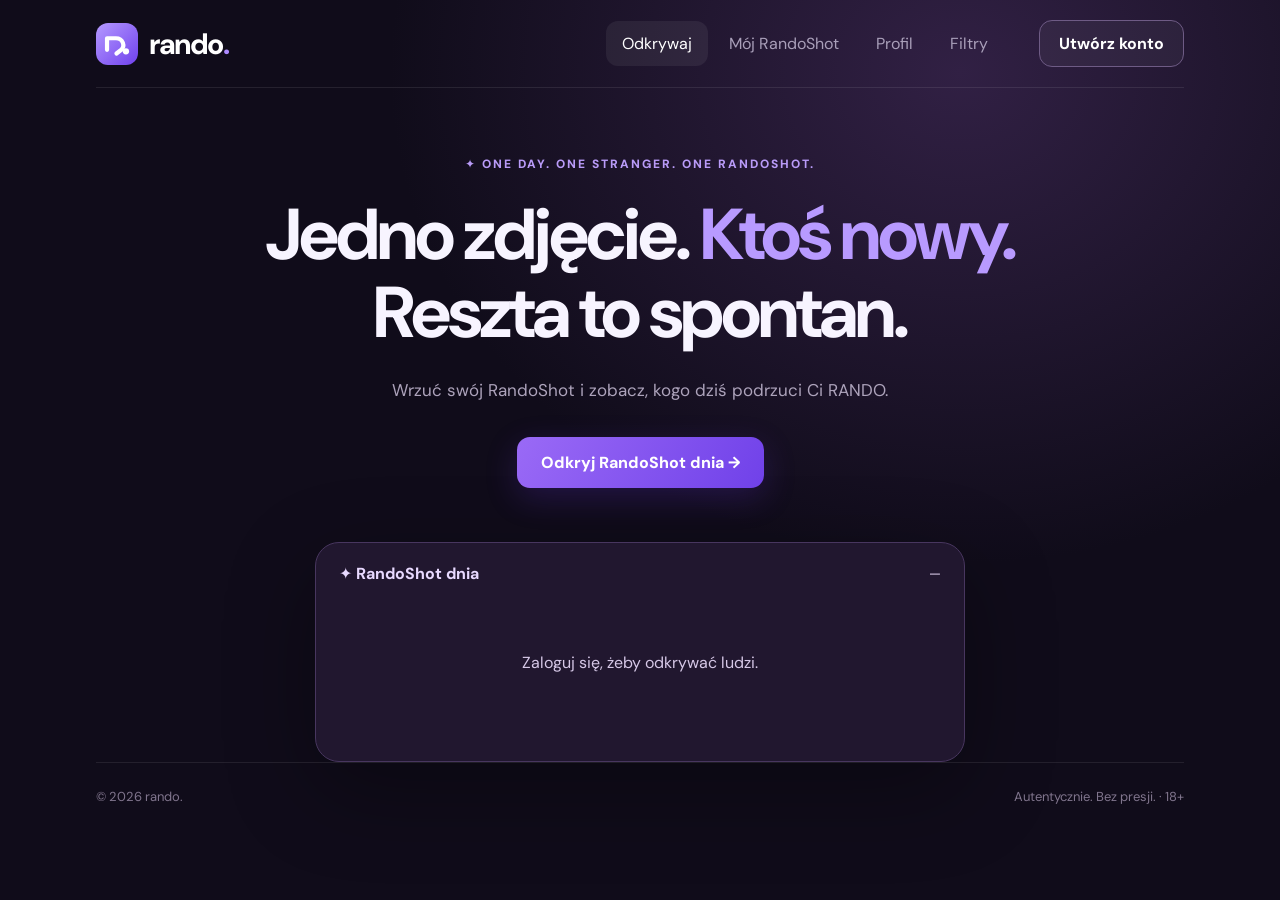
==== commit d58cbb16: "Add files via upload" ====
--- a/index.html
+++ b/index.html
@@ -1 +1 @@
-<!doctype html><html lang="pl"><head><meta charset="utf-8"><meta name="viewport" content="width=device-width,initial-scale=1"><meta name="theme-color" content="#100c1a"><title>RANDO — One day. One stranger.</title><link rel="icon" href="logo.svg" type="image/svg+xml"><link rel="stylesheet" href="style.css"></head><body><div class="shell"><header class="top"><a class="brand" href="#home"><img src="logo.svg" alt="Logo RANDO"><span>rando<span class="dot">.</span></span></a><nav><button data-page="home" class="nav active">Odkrywaj</button><button data-page="moment" class="nav">Mój RandoShot</button><button data-page="profile" class="nav">Profil</button><button data-page="settings" class="nav">Filtry</button></nav><button id="authBtn" class="outline">Utwórz konto</button></header><div id="globalMsg" class="notice" role="status" hidden></div><main><section id="home" class="page active"><div class="hero"><span class="eyebrow">✦ ONE DAY. ONE STRANGER. ONE RANDOSHOT.</span><h1>Najpierw poznaj <em>RandoShot.</em><br>Potem człowieka.</h1><p>Jedno nowe odkrycie dziennie. Prawdziwe osoby, prawdziwe RandoShoty.</p><button class="primary" id="discover">Odkryj RandoShot dnia →</button></div><div class="preview" id="discoveryCard"><div class="preview-top"><span>✦ RandoShot dnia</span><span id="momentStatus">—</span></div><div id="discoveryBody" class="empty-state">Zaloguj się, żeby odkrywać ludzi.</div><div class="preview-bottom" id="revealArea"></div></div></section><section id="moment" class="page"><div class="sectionhead"><span class="eyebrow">TWÓJ DZIEŃ</span><h2>Zrób swój RandoShot.</h2><p>Możesz opublikować jeden RandoShot dziennie. Zdjęcie i podpis będą widoczne dla innych użytkowników RANDO.</p></div><form id="momentForm" class="panel formgrid"><div class="wide camera-shell"><div class="camera-head"><strong>📷 Aparat RANDO</strong><span>TYŁ + SELFIE</span></div><p>Najpierw zrób zdjęcie tylną kamerą, potem selfie. Połączymy je w jeden RandoShot.</p><div class="camera-preview"><video id="cameraVideo" autoplay muted playsinline hidden></video><canvas id="cameraResult" hidden></canvas><div id="cameraPlaceholder">Naciśnij „Uruchom aparat”, aby rozpocząć</div></div><div class="camera-controls"><button type="button" class="secondary" id="cameraStart">Uruchom aparat</button><button type="button" class="primary" id="cameraCapture" disabled>Zrób zdjęcie</button><button type="button" class="secondary" id="cameraRetake" hidden>Od nowa</button></div><div id="cameraStatus" role="status">Aparat nieaktywny</div></div><label class="wide">Podpis<input id="caption" maxlength="160" placeholder="Co dzisiaj robisz?" required></label><div class="wide"><button class="primary" type="submit">Opublikuj RandoShot</button><span class="feedback" id="momentMsg"></span></div></form><div id="myMoment" class="panel" hidden></div></section><section id="profile" class="page"><div class="sectionhead"><span class="eyebrow">TWÓJ PROFIL</span><h2>Opowiedz coś o sobie.</h2><p>Twój profil jest zapisany na koncie RANDO. Inni zobaczą go dopiero po odkryciu Twojego RandoShotu.</p></div><form id="profileForm" class="panel formgrid"><label>Imię / pseudonim<input id="name" maxlength="30" required></label><label>Data urodzenia (18+)<input id="birthdate" type="date" required></label><label>Czym się zajmujesz?<input id="occupation" maxlength="70" placeholder="Np. student, fotograf"></label><label>Czego szukasz?<select id="goal"><option value="both">Znajomych i randek</option><option value="friends">Nowych znajomych</option><option value="dating">Randek</option></select></label><label>Kraj (kod, np. PL)<input id="country" maxlength="2" value="PL" required></label><label>Region (opcjonalnie)<input id="region" maxlength="60" placeholder="Np. podkarpackie"></label><label class="wide">Zainteresowania (oddziel przecinkami)<input id="interests" maxlength="180" placeholder="Gaming, muzyka, fotografia"></label><label class="wide">O mnie<textarea id="about" maxlength="160"></textarea></label><div class="wide"><button class="primary" type="submit">Zapisz profil</button><span class="feedback" id="profileMsg"></span></div></form></section><section id="settings" class="page"><div class="sectionhead"><span class="eyebrow">USTAWIENIA ODKRYWANIA</span><h2>Ty wybierasz, kogo poznasz.</h2><p>Podstawowe filtry zawsze mają pierwszeństwo przed podobieństwem zainteresowań.</p></div><form id="settingsForm" class="panel formgrid"><label>Obszar<select id="area"><option value="poland">Mój kraj</option><option value="region">Mój region</option><option value="world">Cały świat</option></select></label><label>Cel znajomości<select id="filterGoal"><option value="both">Znajomi i randki</option><option value="friends">Znajomi</option><option value="dating">Randki</option></select></label><label>Wiek od<input id="ageMin" type="number" min="18" max="100" value="18"></label><label>Wiek do<input id="ageMax" type="number" min="18" max="100" value="30"></label><fieldset class="wide"><legend>Jak dobierać osoby?</legend><label class="choice"><input type="radio" name="matching" value="similar" checked><span><b>✦ Podobne zainteresowania</b><small>Osoby o wspólnych pasjach.</small></span></label><label class="choice"><input type="radio" name="matching" value="random"><span><b>⤨ Pełna losowość</b><small>Losowe odkrycie bez porównywania pasji.</small></span></label><label class="choice"><input type="radio" name="matching" value="different"><span><b>◈ Inne światy</b><small>Osoby o innych zainteresowaniach.</small></span></label></fieldset><div class="wide"><button class="primary" type="submit">Zapisz filtry</button><span class="feedback" id="settingsMsg"></span></div></form></section></main><footer><span>© 2026 rando.</span><span>Autentycznie. Bez presji. · 18+</span></footer></div><dialog id="loginDialog"><form id="authForm" class="modal"><div class="brand"><img src="logo.svg" alt=""><span>rando<span class="dot">.</span></span></div><h2 id="authTitle">Utwórz konto</h2><p>Witaj w RANDO. Zaloguj się lub załóż konto.</p><label>Email<input id="email" type="email" autocomplete="email" required></label><label>Hasło (minimum 8 znaków)<input id="password" type="password" minlength="8" autocomplete="current-password" required></label><div class="auth-actions"><button type="submit" class="primary" id="authSubmit">Zarejestruj się</button><button type="button" class="secondary" id="authSwitch">Mam już konto</button></div><p id="authMsg" role="status"></p><button type="button" class="textbtn" id="authClose">Zamknij</button></form></dialog><script src="config.js"></script><script type="module" src="script.js"></script></body></html>
+<!doctype html><html lang="pl"><head><meta charset="utf-8"><meta name="viewport" content="width=device-width,initial-scale=1"><meta name="theme-color" content="#100c1a"><title>RANDO — One day. One stranger.</title><link rel="icon" href="logo.svg" type="image/svg+xml"><link rel="stylesheet" href="style.css"></head><body><div class="shell"><header class="top"><a class="brand" href="#home"><img src="logo.svg" alt="Logo RANDO"><span>rando<span class="dot">.</span></span></a><nav><button data-page="home" class="nav active">Odkrywaj</button><button data-page="moment" class="nav">Mój RandoShot</button><button data-page="profile" class="nav">Profil</button><button data-page="settings" class="nav">Filtry</button></nav><button id="authBtn" class="outline">Utwórz konto</button></header><div id="globalMsg" class="notice" role="status" hidden></div><main><section id="home" class="page active"><div class="hero"><span class="eyebrow">✦ ONE DAY. ONE STRANGER. ONE RANDOSHOT.</span><h1>Jedno zdjęcie. <em>Ktoś nowy.</em><br>Reszta to spontan.</h1><p>Wrzuć swój RandoShot i zobacz, kogo dziś podrzuci Ci RANDO.</p><button class="primary" id="discover">Odkryj RandoShot dnia →</button></div><div class="preview" id="discoveryCard"><div class="preview-top"><span>✦ RandoShot dnia</span><span id="momentStatus">—</span></div><div id="discoveryBody" class="empty-state">Zaloguj się, żeby odkrywać ludzi.</div><div class="preview-bottom" id="revealArea"></div></div></section><section id="moment" class="page"><div class="sectionhead"><span class="eyebrow">TWÓJ DZIEŃ</span><h2>Zrób swój RandoShot.</h2><p>Możesz opublikować jeden RandoShot dziennie. Zdjęcie i podpis będą widoczne dla innych użytkowników RANDO.</p></div><form id="momentForm" class="panel formgrid"><div class="wide camera-shell"><div class="camera-head"><strong>📷 Aparat RANDO</strong></div><div id="shotTimer" class="shot-timer" hidden><strong>📸 It’s RandoShot Time!</strong><span id="shotCountdown" aria-live="off">02:00</span></div><div class="camera-preview" id="cameraPreview"><video id="cameraVideo" autoplay muted playsinline hidden></video><video id="selfieVideo" autoplay muted playsinline hidden></video><canvas id="cameraResult" hidden></canvas><div id="cameraPlaceholder">Uruchom aparat</div><button type="button" id="cameraSwap" class="camera-swap" aria-label="Zamień zdjęcia miejscami" title="Zamień zdjęcia miejscami" hidden>⇄</button></div><div class="camera-controls"><button type="button" class="secondary" id="cameraStart">Uruchom aparat</button><button type="button" class="primary" id="cameraCapture" disabled>Zrób zdjęcie</button><button type="button" class="secondary" id="cameraRetake" hidden>Od nowa</button></div><div id="cameraStatus" role="status">Aparat nieaktywny</div></div><label class="wide">Podpis<input id="caption" maxlength="160" placeholder="Co dzisiaj robisz?" required></label><div class="wide"><button class="primary" type="submit">Opublikuj RandoShot</button><span class="feedback" id="momentMsg"></span></div></form><div id="myMoment" class="panel" hidden></div></section><section id="profile" class="page"><div class="sectionhead"><span class="eyebrow">TWÓJ PROFIL</span><h2>Opowiedz coś o sobie.</h2><p>Twój profil jest zapisany na koncie RANDO. Inni zobaczą go dopiero po odkryciu Twojego RandoShotu.</p></div><form id="profileForm" class="panel formgrid"><label>Imię / pseudonim<input id="name" maxlength="30" required></label><label>Data urodzenia (18+)<input id="birthdate" type="date" required></label><label>Czym się zajmujesz?<input id="occupation" maxlength="70" placeholder="Np. student, fotograf"></label><label>Czego szukasz?<select id="goal"><option value="both">Znajomych i randek</option><option value="friends">Nowych znajomych</option><option value="dating">Randek</option></select></label><label>Kraj (kod, np. PL)<input id="country" maxlength="2" value="PL" required></label><label>Region (opcjonalnie)<input id="region" maxlength="60" placeholder="Np. podkarpackie"></label><label class="wide">Zainteresowania (oddziel przecinkami)<input id="interests" maxlength="180" placeholder="Gaming, muzyka, fotografia"></label><label class="wide">O mnie<textarea id="about" maxlength="160"></textarea></label><div class="wide"><button class="primary" type="submit">Zapisz profil</button><span class="feedback" id="profileMsg"></span></div></form></section><section id="settings" class="page"><div class="sectionhead"><span class="eyebrow">USTAWIENIA ODKRYWANIA</span><h2>Ty wybierasz, kogo poznasz.</h2><p>Podstawowe filtry zawsze mają pierwszeństwo przed podobieństwem zainteresowań.</p></div><form id="settingsForm" class="panel formgrid"><label>Obszar<select id="area"><option value="poland">Mój kraj</option><option value="region">Mój region</option><option value="world">Cały świat</option></select></label><label>Cel znajomości<select id="filterGoal"><option value="both">Znajomi i randki</option><option value="friends">Znajomi</option><option value="dating">Randki</option></select></label><label>Wiek od<input id="ageMin" type="number" min="18" max="100" value="18"></label><label>Wiek do<input id="ageMax" type="number" min="18" max="100" value="30"></label><fieldset class="wide"><legend>Jak dobierać osoby?</legend><label class="choice"><input type="radio" name="matching" value="similar" checked><span><b>✦ Podobne zainteresowania</b><small>Osoby o wspólnych pasjach.</small></span></label><label class="choice"><input type="radio" name="matching" value="random"><span><b>⤨ Pełna losowość</b><small>Losowe odkrycie bez porównywania pasji.</small></span></label><label class="choice"><input type="radio" name="matching" value="different"><span><b>◈ Inne światy</b><small>Osoby o innych zainteresowaniach.</small></span></label></fieldset><div class="wide"><button class="primary" type="submit">Zapisz filtry</button><span class="feedback" id="settingsMsg"></span></div></form></section></main><footer><span>© 2026 rando.</span><span>Autentycznie. Bez presji. · 18+</span></footer></div><dialog id="loginDialog"><form id="authForm" class="modal"><div class="brand"><img src="logo.svg" alt=""><span>rando<span class="dot">.</span></span></div><h2 id="authTitle">Utwórz konto</h2><p>Witaj w RANDO. Zaloguj się lub załóż konto.</p><label>Email<input id="email" type="email" autocomplete="email" required></label><label>Hasło (minimum 8 znaków)<input id="password" type="password" minlength="8" autocomplete="current-password" required></label><div class="auth-actions"><button type="submit" class="primary" id="authSubmit">Zarejestruj się</button><button type="button" class="secondary" id="authSwitch">Mam już konto</button></div><p id="authMsg" role="status"></p><button type="button" class="textbtn" id="authClose">Zamknij</button></form></dialog><script src="config.js"></script><script type="module" src="script.js"></script></body></html>
--- a/style.css
+++ b/style.css
@@ -3,3 +3,28 @@
 
 /* RANDO live camera */
 .camera-shell{border:1px solid #58466f;border-radius:18px;padding:18px;background:#1c1428}.camera-head{display:flex;justify-content:space-between;align-items:center;gap:12px}.camera-head span{font-size:12px;color:#b99bff;letter-spacing:2px}.camera-shell p{color:#c4b6d4}.camera-preview{background:#0b0911;border-radius:14px;overflow:hidden;min-height:220px;display:grid;place-items:center;position:relative}.camera-preview video,.camera-preview canvas{width:100%;max-height:540px;object-fit:contain;display:block}.camera-preview video[hidden],.camera-preview canvas[hidden]{display:none}.camera-preview #cameraPlaceholder{padding:60px 12px;color:#bdb1ca;text-align:center}.camera-controls{display:flex;gap:10px;flex-wrap:wrap;margin:16px 0}.camera-controls button:disabled{opacity:.45;cursor:not-allowed}#cameraStatus{font-size:14px;color:#c4b5fd}
+
+/* Minimalistyczny podgląd RandoShot */
+.camera-shell .camera-head span,.camera-shell > p{display:none}
+.camera-preview{aspect-ratio:4/3;min-height:0;display:block;isolation:isolate}
+.camera-preview video,.camera-preview canvas{position:absolute;width:100%;height:100%;max-height:none;inset:0;object-fit:cover}
+.camera-preview #cameraVideo{z-index:1}
+.camera-preview #selfieVideo{z-index:2;inset:16px 16px auto auto;width:30%;height:38%;border:5px solid #a56bff;border-radius:26px;box-shadow:0 0 0 2px #e7d2ff55,0 10px 32px #0009,0 0 24px #8c4bff80}
+.camera-preview.camera-swapped #selfieVideo{z-index:1;inset:0;width:100%;height:100%;border:0;border-radius:0;box-shadow:none}
+.camera-preview.camera-swapped #cameraVideo{z-index:2;inset:16px 16px auto auto;width:30%;height:38%;border:5px solid #a56bff;border-radius:26px;box-shadow:0 0 0 2px #e7d2ff55,0 10px 32px #0009,0 0 24px #8c4bff80}
+.camera-preview canvas{z-index:3}
+.camera-preview #cameraPlaceholder{position:absolute;inset:0;display:grid;place-items:center}
+.camera-preview #cameraPlaceholder[hidden],.camera-preview video[hidden],.camera-preview canvas[hidden]{display:none}
+.camera-swap{position:absolute;z-index:4;right:18px;bottom:18px;border:1px solid #ffffff80;border-radius:50%;background:#2b1c45c9;color:#fff;font-size:24px;width:46px;height:46px;backdrop-filter:blur(8px)}
+.camera-swap[hidden]{display:none}
+.camera-preview.camera-dual #selfieVideo{cursor:pointer}
+@media(max-width:700px){.camera-preview #selfieVideo,.camera-preview.camera-swapped #cameraVideo{inset:10px 10px auto auto;border-width:3px;border-radius:18px}}
+
+/* RandoShot 2-minute photo window */
+.shot-timer{display:flex;align-items:center;justify-content:space-between;gap:12px;padding:12px 4px 16px;color:#f4eaff}
+.shot-timer[hidden]{display:none}
+.shot-timer strong{font-size:clamp(14px,3.7vw,19px);letter-spacing:-.3px}
+.shot-timer span{font-size:clamp(24px,6vw,34px);font-weight:800;font-variant-numeric:tabular-nums;color:#c09bff}
+.shot-timer.urgent span{color:#ff819e}
+.camera-preview.camera-dual #selfieVideo{cursor:default}
+.camera-preview.camera-finished canvas{cursor:pointer}
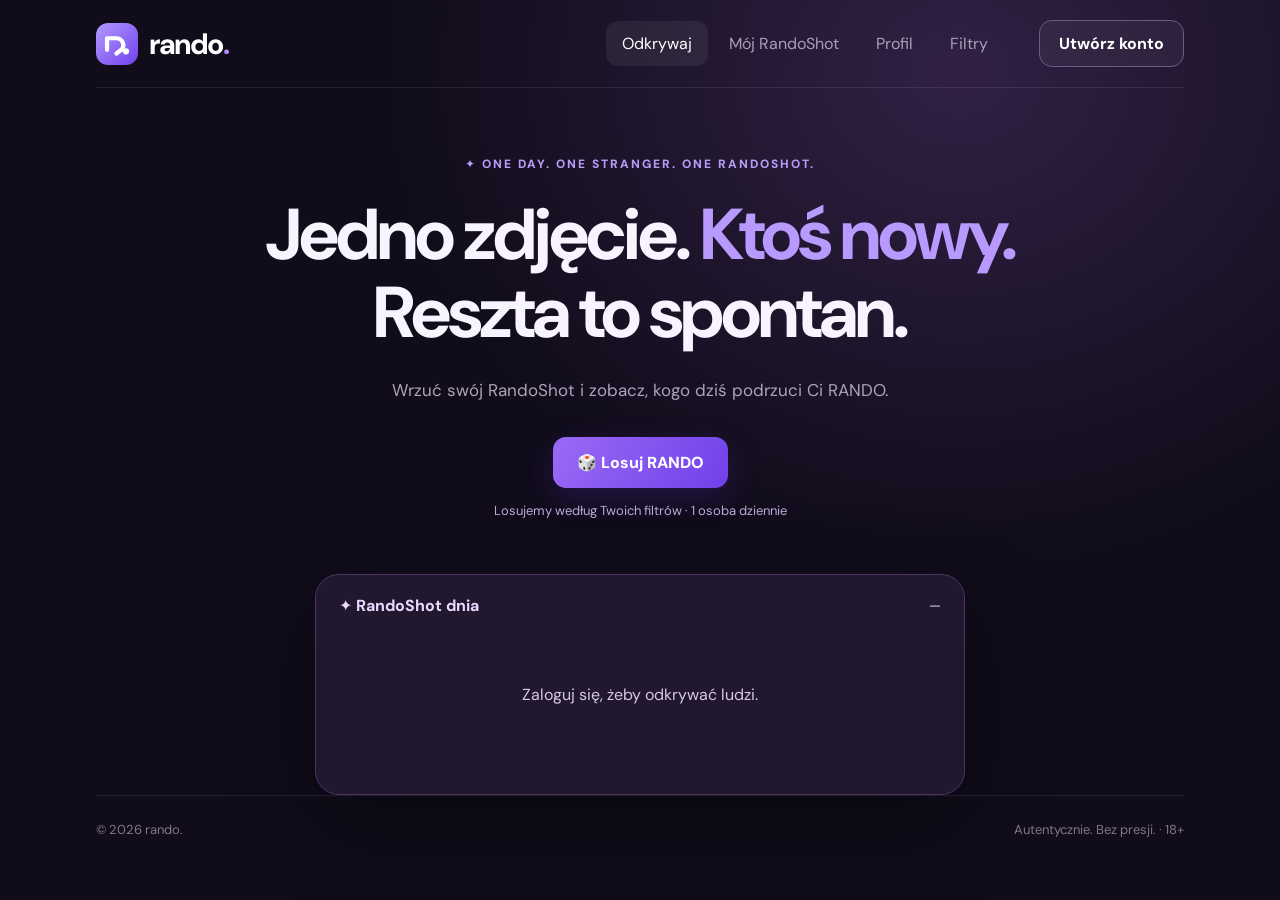
==== commit 290a43d4: "Add files via upload" ====
--- a/index.html
+++ b/index.html
@@ -1 +1 @@
-<!doctype html><html lang="pl"><head><meta charset="utf-8"><meta name="viewport" content="width=device-width,initial-scale=1"><meta name="theme-color" content="#100c1a"><title>RANDO — One day. One stranger.</title><link rel="icon" href="logo.svg" type="image/svg+xml"><link rel="stylesheet" href="style.css"></head><body><div class="shell"><header class="top"><a class="brand" href="#home"><img src="logo.svg" alt="Logo RANDO"><span>rando<span class="dot">.</span></span></a><nav><button data-page="home" class="nav active">Odkrywaj</button><button data-page="moment" class="nav">Mój RandoShot</button><button data-page="profile" class="nav">Profil</button><button data-page="settings" class="nav">Filtry</button></nav><button id="authBtn" class="outline">Utwórz konto</button></header><div id="globalMsg" class="notice" role="status" hidden></div><main><section id="home" class="page active"><div class="hero"><span class="eyebrow">✦ ONE DAY. ONE STRANGER. ONE RANDOSHOT.</span><h1>Jedno zdjęcie. <em>Ktoś nowy.</em><br>Reszta to spontan.</h1><p>Wrzuć swój RandoShot i zobacz, kogo dziś podrzuci Ci RANDO.</p><button class="primary" id="discover">Odkryj RandoShot dnia →</button></div><div class="preview" id="discoveryCard"><div class="preview-top"><span>✦ RandoShot dnia</span><span id="momentStatus">—</span></div><div id="discoveryBody" class="empty-state">Zaloguj się, żeby odkrywać ludzi.</div><div class="preview-bottom" id="revealArea"></div></div></section><section id="moment" class="page"><div class="sectionhead"><span class="eyebrow">TWÓJ DZIEŃ</span><h2>Zrób swój RandoShot.</h2><p>Możesz opublikować jeden RandoShot dziennie. Zdjęcie i podpis będą widoczne dla innych użytkowników RANDO.</p></div><form id="momentForm" class="panel formgrid"><div class="wide camera-shell"><div class="camera-head"><strong>📷 Aparat RANDO</strong></div><div id="shotTimer" class="shot-timer" hidden><strong>📸 It’s RandoShot Time!</strong><span id="shotCountdown" aria-live="off">02:00</span></div><div class="camera-preview" id="cameraPreview"><video id="cameraVideo" autoplay muted playsinline hidden></video><video id="selfieVideo" autoplay muted playsinline hidden></video><canvas id="cameraResult" hidden></canvas><div id="cameraPlaceholder">Uruchom aparat</div><button type="button" id="cameraSwap" class="camera-swap" aria-label="Zamień zdjęcia miejscami" title="Zamień zdjęcia miejscami" hidden>⇄</button></div><div class="camera-controls"><button type="button" class="secondary" id="cameraStart">Uruchom aparat</button><button type="button" class="primary" id="cameraCapture" disabled>Zrób zdjęcie</button><button type="button" class="secondary" id="cameraRetake" hidden>Od nowa</button></div><div id="cameraStatus" role="status">Aparat nieaktywny</div></div><label class="wide">Podpis<input id="caption" maxlength="160" placeholder="Co dzisiaj robisz?" required></label><div class="wide"><button class="primary" type="submit">Opublikuj RandoShot</button><span class="feedback" id="momentMsg"></span></div></form><div id="myMoment" class="panel" hidden></div></section><section id="profile" class="page"><div class="sectionhead"><span class="eyebrow">TWÓJ PROFIL</span><h2>Opowiedz coś o sobie.</h2><p>Twój profil jest zapisany na koncie RANDO. Inni zobaczą go dopiero po odkryciu Twojego RandoShotu.</p></div><form id="profileForm" class="panel formgrid"><label>Imię / pseudonim<input id="name" maxlength="30" required></label><label>Data urodzenia (18+)<input id="birthdate" type="date" required></label><label>Czym się zajmujesz?<input id="occupation" maxlength="70" placeholder="Np. student, fotograf"></label><label>Czego szukasz?<select id="goal"><option value="both">Znajomych i randek</option><option value="friends">Nowych znajomych</option><option value="dating">Randek</option></select></label><label>Kraj (kod, np. PL)<input id="country" maxlength="2" value="PL" required></label><label>Region (opcjonalnie)<input id="region" maxlength="60" placeholder="Np. podkarpackie"></label><label class="wide">Zainteresowania (oddziel przecinkami)<input id="interests" maxlength="180" placeholder="Gaming, muzyka, fotografia"></label><label class="wide">O mnie<textarea id="about" maxlength="160"></textarea></label><div class="wide"><button class="primary" type="submit">Zapisz profil</button><span class="feedback" id="profileMsg"></span></div></form></section><section id="settings" class="page"><div class="sectionhead"><span class="eyebrow">USTAWIENIA ODKRYWANIA</span><h2>Ty wybierasz, kogo poznasz.</h2><p>Podstawowe filtry zawsze mają pierwszeństwo przed podobieństwem zainteresowań.</p></div><form id="settingsForm" class="panel formgrid"><label>Obszar<select id="area"><option value="poland">Mój kraj</option><option value="region">Mój region</option><option value="world">Cały świat</option></select></label><label>Cel znajomości<select id="filterGoal"><option value="both">Znajomi i randki</option><option value="friends">Znajomi</option><option value="dating">Randki</option></select></label><label>Wiek od<input id="ageMin" type="number" min="18" max="100" value="18"></label><label>Wiek do<input id="ageMax" type="number" min="18" max="100" value="30"></label><fieldset class="wide"><legend>Jak dobierać osoby?</legend><label class="choice"><input type="radio" name="matching" value="similar" checked><span><b>✦ Podobne zainteresowania</b><small>Osoby o wspólnych pasjach.</small></span></label><label class="choice"><input type="radio" name="matching" value="random"><span><b>⤨ Pełna losowość</b><small>Losowe odkrycie bez porównywania pasji.</small></span></label><label class="choice"><input type="radio" name="matching" value="different"><span><b>◈ Inne światy</b><small>Osoby o innych zainteresowaniach.</small></span></label></fieldset><div class="wide"><button class="primary" type="submit">Zapisz filtry</button><span class="feedback" id="settingsMsg"></span></div></form></section></main><footer><span>© 2026 rando.</span><span>Autentycznie. Bez presji. · 18+</span></footer></div><dialog id="loginDialog"><form id="authForm" class="modal"><div class="brand"><img src="logo.svg" alt=""><span>rando<span class="dot">.</span></span></div><h2 id="authTitle">Utwórz konto</h2><p>Witaj w RANDO. Zaloguj się lub załóż konto.</p><label>Email<input id="email" type="email" autocomplete="email" required></label><label>Hasło (minimum 8 znaków)<input id="password" type="password" minlength="8" autocomplete="current-password" required></label><div class="auth-actions"><button type="submit" class="primary" id="authSubmit">Zarejestruj się</button><button type="button" class="secondary" id="authSwitch">Mam już konto</button></div><p id="authMsg" role="status"></p><button type="button" class="textbtn" id="authClose">Zamknij</button></form></dialog><script src="config.js"></script><script type="module" src="script.js"></script></body></html>
+<!doctype html><html lang="pl"><head><meta charset="utf-8"><meta name="viewport" content="width=device-width,initial-scale=1"><meta name="theme-color" content="#100c1a"><title>RANDO — One day. One stranger.</title><link rel="icon" href="logo.svg" type="image/svg+xml"><link rel="stylesheet" href="style.css"></head><body><div class="shell"><header class="top"><a class="brand" href="#home"><img src="logo.svg" alt="Logo RANDO"><span>rando<span class="dot">.</span></span></a><nav><button data-page="home" class="nav active">Odkrywaj</button><button data-page="moment" class="nav">Mój RandoShot</button><button data-page="profile" class="nav">Profil</button><button data-page="settings" class="nav">Filtry</button></nav><button id="authBtn" class="outline">Utwórz konto</button></header><div id="globalMsg" class="notice" role="status" hidden></div><main><section id="home" class="page active"><div class="hero"><span class="eyebrow">✦ ONE DAY. ONE STRANGER. ONE RANDOSHOT.</span><h1>Jedno zdjęcie. <em>Ktoś nowy.</em><br>Reszta to spontan.</h1><p>Wrzuć swój RandoShot i zobacz, kogo dziś podrzuci Ci RANDO.</p><button class="primary" id="discover">🎲 Losuj RANDO</button><p class="discovery-hint">Losujemy według Twoich filtrów · 1 osoba dziennie</p></div><div class="preview" id="discoveryCard"><div class="preview-top"><span>✦ RandoShot dnia</span><span id="momentStatus">—</span></div><div id="discoveryBody" class="empty-state">Zaloguj się, żeby odkrywać ludzi.</div><div class="preview-bottom" id="revealArea"></div></div></section><section id="moment" class="page"><div class="sectionhead"><span class="eyebrow">TWÓJ DZIEŃ</span><h2>Zrób swój RandoShot.</h2><p>Możesz opublikować jeden RandoShot dziennie. Zdjęcie i podpis będą widoczne dla innych użytkowników RANDO.</p></div><form id="momentForm" class="panel formgrid"><div class="wide camera-shell"><div class="camera-head"><strong>📷 Aparat RANDO</strong></div><div id="shotTimer" class="shot-timer" hidden><strong>📸 It’s RandoShot Time!</strong><span id="shotCountdown" aria-live="off">02:00</span></div><div class="camera-preview" id="cameraPreview"><video id="cameraVideo" autoplay muted playsinline hidden></video><video id="selfieVideo" autoplay muted playsinline hidden></video><canvas id="cameraResult" hidden></canvas><div id="cameraPlaceholder">Uruchom aparat</div><button type="button" id="cameraSwap" class="camera-swap" aria-label="Zamień zdjęcia miejscami" title="Zamień zdjęcia miejscami" hidden>⇄</button></div><div class="camera-controls"><button type="button" class="secondary" id="cameraStart">Uruchom aparat</button><button type="button" class="primary" id="cameraCapture" disabled>Zrób zdjęcie</button><button type="button" class="secondary" id="cameraRetake" hidden>Od nowa</button></div><div id="cameraStatus" role="status">Aparat nieaktywny</div></div><label class="wide">Podpis<input id="caption" maxlength="160" placeholder="Co dzisiaj robisz?" required></label><div class="wide"><button class="primary" type="submit">Opublikuj RandoShot</button><span class="feedback" id="momentMsg"></span></div></form><div id="myMoment" class="panel" hidden></div></section><section id="profile" class="page"><div class="sectionhead"><span class="eyebrow">TWÓJ PROFIL</span><h2>Opowiedz coś o sobie.</h2><p>Twój profil jest zapisany na koncie RANDO. Inni zobaczą go dopiero po odkryciu Twojego RandoShotu.</p></div><form id="profileForm" class="panel formgrid"><label>Imię / pseudonim<input id="name" maxlength="30" required></label><label>Data urodzenia (18+)<input id="birthdate" type="date" required></label><label>Czym się zajmujesz?<input id="occupation" maxlength="70" placeholder="Np. student, fotograf"></label><label>Czego szukasz?<select id="goal"><option value="both">Znajomych i randek</option><option value="friends">Nowych znajomych</option><option value="dating">Randek</option></select></label><label>Kraj (kod, np. PL)<input id="country" maxlength="2" value="PL" required></label><label>Region (opcjonalnie)<input id="region" maxlength="60" placeholder="Np. podkarpackie"></label><label class="wide">Zainteresowania (oddziel przecinkami)<input id="interests" maxlength="180" placeholder="Gaming, muzyka, fotografia"></label><label class="wide">O mnie<textarea id="about" maxlength="160"></textarea></label><div class="wide"><button class="primary" type="submit">Zapisz profil</button><span class="feedback" id="profileMsg"></span></div></form></section><section id="settings" class="page"><div class="sectionhead"><span class="eyebrow">USTAWIENIA ODKRYWANIA</span><h2>Ty wybierasz, kogo poznasz.</h2><p>Podstawowe filtry zawsze mają pierwszeństwo przed podobieństwem zainteresowań.</p></div><form id="settingsForm" class="panel formgrid"><label>Obszar<select id="area"><option value="poland">Mój kraj</option><option value="region">Mój region</option><option value="world">Cały świat</option></select></label><label>Cel znajomości<select id="filterGoal"><option value="both">Znajomi i randki</option><option value="friends">Znajomi</option><option value="dating">Randki</option></select></label><label>Wiek od<input id="ageMin" type="number" min="18" max="100" value="18"></label><label>Wiek do<input id="ageMax" type="number" min="18" max="100" value="30"></label><fieldset class="wide"><legend>Jak dobierać osoby?</legend><label class="choice"><input type="radio" name="matching" value="similar" checked><span><b>✦ Podobne zainteresowania</b><small>Osoby o wspólnych pasjach.</small></span></label><label class="choice"><input type="radio" name="matching" value="random"><span><b>⤨ Pełna losowość</b><small>Losowe odkrycie bez porównywania pasji.</small></span></label><label class="choice"><input type="radio" name="matching" value="different"><span><b>◈ Inne światy</b><small>Osoby o innych zainteresowaniach.</small></span></label></fieldset><div class="wide"><button class="primary" type="submit">Zapisz filtry</button><span class="feedback" id="settingsMsg"></span></div></form></section></main><footer><span>© 2026 rando.</span><span>Autentycznie. Bez presji. · 18+</span></footer></div><dialog id="loginDialog"><form id="authForm" class="modal"><div class="brand"><img src="logo.svg" alt=""><span>rando<span class="dot">.</span></span></div><h2 id="authTitle">Utwórz konto</h2><p>Witaj w RANDO. Zaloguj się lub załóż konto.</p><label>Email<input id="email" type="email" autocomplete="email" required></label><label>Hasło (minimum 8 znaków)<input id="password" type="password" minlength="8" autocomplete="current-password" required></label><div class="auth-actions"><button type="submit" class="primary" id="authSubmit">Zarejestruj się</button><button type="button" class="secondary" id="authSwitch">Mam już konto</button></div><p id="authMsg" role="status"></p><button type="button" class="textbtn" id="authClose">Zamknij</button></form></dialog><script src="config.js"></script><script type="module" src="script.js"></script></body></html>
--- a/style.css
+++ b/style.css
@@ -28,3 +28,5 @@
 .shot-timer.urgent span{color:#ff819e}
 .camera-preview.camera-dual #selfieVideo{cursor:default}
 .camera-preview.camera-finished canvas{cursor:pointer}
+
+.discovery-hint{margin:13px 0 0!important;font-size:13px!important;color:#bda9d8!important;line-height:1.5!important}
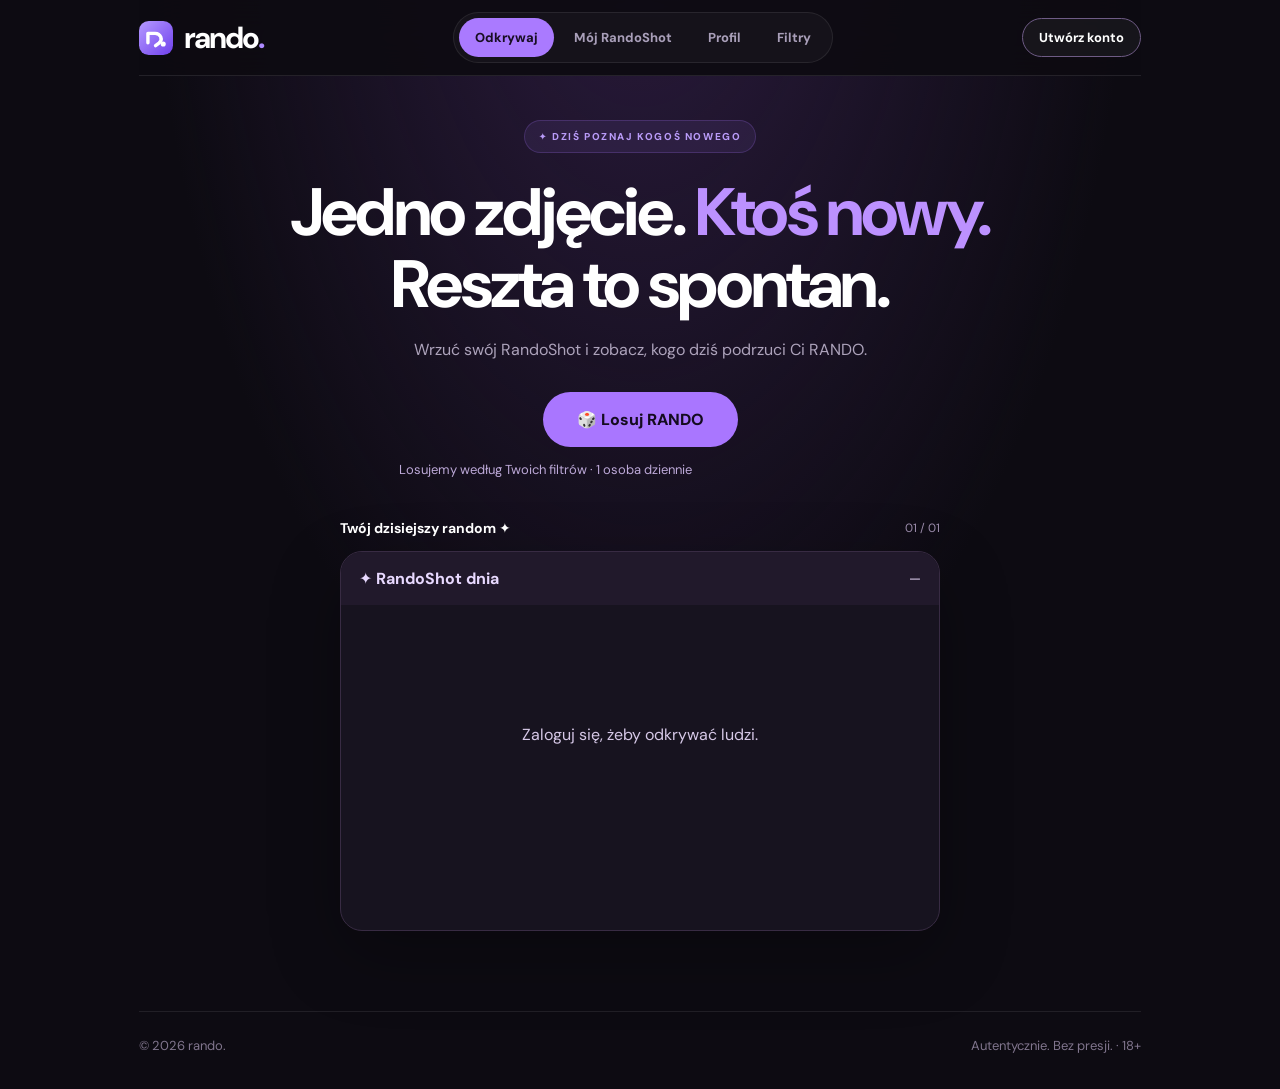
==== commit 14ffc79b: "Add files via upload" ====
--- a/index.html
+++ b/index.html
@@ -1 +1 @@
-<!doctype html><html lang="pl"><head><meta charset="utf-8"><meta name="viewport" content="width=device-width,initial-scale=1"><meta name="theme-color" content="#100c1a"><title>RANDO — One day. One stranger.</title><link rel="icon" href="logo.svg" type="image/svg+xml"><link rel="stylesheet" href="style.css"></head><body><div class="shell"><header class="top"><a class="brand" href="#home"><img src="logo.svg" alt="Logo RANDO"><span>rando<span class="dot">.</span></span></a><nav><button data-page="home" class="nav active">Odkrywaj</button><button data-page="moment" class="nav">Mój RandoShot</button><button data-page="profile" class="nav">Profil</button><button data-page="settings" class="nav">Filtry</button></nav><button id="authBtn" class="outline">Utwórz konto</button></header><div id="globalMsg" class="notice" role="status" hidden></div><main><section id="home" class="page active"><div class="hero"><span class="eyebrow">✦ ONE DAY. ONE STRANGER. ONE RANDOSHOT.</span><h1>Jedno zdjęcie. <em>Ktoś nowy.</em><br>Reszta to spontan.</h1><p>Wrzuć swój RandoShot i zobacz, kogo dziś podrzuci Ci RANDO.</p><button class="primary" id="discover">🎲 Losuj RANDO</button><p class="discovery-hint">Losujemy według Twoich filtrów · 1 osoba dziennie</p></div><div class="preview" id="discoveryCard"><div class="preview-top"><span>✦ RandoShot dnia</span><span id="momentStatus">—</span></div><div id="discoveryBody" class="empty-state">Zaloguj się, żeby odkrywać ludzi.</div><div class="preview-bottom" id="revealArea"></div></div></section><section id="moment" class="page"><div class="sectionhead"><span class="eyebrow">TWÓJ DZIEŃ</span><h2>Zrób swój RandoShot.</h2><p>Możesz opublikować jeden RandoShot dziennie. Zdjęcie i podpis będą widoczne dla innych użytkowników RANDO.</p></div><form id="momentForm" class="panel formgrid"><div class="wide camera-shell"><div class="camera-head"><strong>📷 Aparat RANDO</strong></div><div id="shotTimer" class="shot-timer" hidden><strong>📸 It’s RandoShot Time!</strong><span id="shotCountdown" aria-live="off">02:00</span></div><div class="camera-preview" id="cameraPreview"><video id="cameraVideo" autoplay muted playsinline hidden></video><video id="selfieVideo" autoplay muted playsinline hidden></video><canvas id="cameraResult" hidden></canvas><div id="cameraPlaceholder">Uruchom aparat</div><button type="button" id="cameraSwap" class="camera-swap" aria-label="Zamień zdjęcia miejscami" title="Zamień zdjęcia miejscami" hidden>⇄</button></div><div class="camera-controls"><button type="button" class="secondary" id="cameraStart">Uruchom aparat</button><button type="button" class="primary" id="cameraCapture" disabled>Zrób zdjęcie</button><button type="button" class="secondary" id="cameraRetake" hidden>Od nowa</button></div><div id="cameraStatus" role="status">Aparat nieaktywny</div></div><label class="wide">Podpis<input id="caption" maxlength="160" placeholder="Co dzisiaj robisz?" required></label><div class="wide"><button class="primary" type="submit">Opublikuj RandoShot</button><span class="feedback" id="momentMsg"></span></div></form><div id="myMoment" class="panel" hidden></div></section><section id="profile" class="page"><div class="sectionhead"><span class="eyebrow">TWÓJ PROFIL</span><h2>Opowiedz coś o sobie.</h2><p>Twój profil jest zapisany na koncie RANDO. Inni zobaczą go dopiero po odkryciu Twojego RandoShotu.</p></div><form id="profileForm" class="panel formgrid"><label>Imię / pseudonim<input id="name" maxlength="30" required></label><label>Data urodzenia (18+)<input id="birthdate" type="date" required></label><label>Czym się zajmujesz?<input id="occupation" maxlength="70" placeholder="Np. student, fotograf"></label><label>Czego szukasz?<select id="goal"><option value="both">Znajomych i randek</option><option value="friends">Nowych znajomych</option><option value="dating">Randek</option></select></label><label>Kraj (kod, np. PL)<input id="country" maxlength="2" value="PL" required></label><label>Region (opcjonalnie)<input id="region" maxlength="60" placeholder="Np. podkarpackie"></label><label class="wide">Zainteresowania (oddziel przecinkami)<input id="interests" maxlength="180" placeholder="Gaming, muzyka, fotografia"></label><label class="wide">O mnie<textarea id="about" maxlength="160"></textarea></label><div class="wide"><button class="primary" type="submit">Zapisz profil</button><span class="feedback" id="profileMsg"></span></div></form></section><section id="settings" class="page"><div class="sectionhead"><span class="eyebrow">USTAWIENIA ODKRYWANIA</span><h2>Ty wybierasz, kogo poznasz.</h2><p>Podstawowe filtry zawsze mają pierwszeństwo przed podobieństwem zainteresowań.</p></div><form id="settingsForm" class="panel formgrid"><label>Obszar<select id="area"><option value="poland">Mój kraj</option><option value="region">Mój region</option><option value="world">Cały świat</option></select></label><label>Cel znajomości<select id="filterGoal"><option value="both">Znajomi i randki</option><option value="friends">Znajomi</option><option value="dating">Randki</option></select></label><label>Wiek od<input id="ageMin" type="number" min="18" max="100" value="18"></label><label>Wiek do<input id="ageMax" type="number" min="18" max="100" value="30"></label><fieldset class="wide"><legend>Jak dobierać osoby?</legend><label class="choice"><input type="radio" name="matching" value="similar" checked><span><b>✦ Podobne zainteresowania</b><small>Osoby o wspólnych pasjach.</small></span></label><label class="choice"><input type="radio" name="matching" value="random"><span><b>⤨ Pełna losowość</b><small>Losowe odkrycie bez porównywania pasji.</small></span></label><label class="choice"><input type="radio" name="matching" value="different"><span><b>◈ Inne światy</b><small>Osoby o innych zainteresowaniach.</small></span></label></fieldset><div class="wide"><button class="primary" type="submit">Zapisz filtry</button><span class="feedback" id="settingsMsg"></span></div></form></section></main><footer><span>© 2026 rando.</span><span>Autentycznie. Bez presji. · 18+</span></footer></div><dialog id="loginDialog"><form id="authForm" class="modal"><div class="brand"><img src="logo.svg" alt=""><span>rando<span class="dot">.</span></span></div><h2 id="authTitle">Utwórz konto</h2><p>Witaj w RANDO. Zaloguj się lub załóż konto.</p><label>Email<input id="email" type="email" autocomplete="email" required></label><label>Hasło (minimum 8 znaków)<input id="password" type="password" minlength="8" autocomplete="current-password" required></label><div class="auth-actions"><button type="submit" class="primary" id="authSubmit">Zarejestruj się</button><button type="button" class="secondary" id="authSwitch">Mam już konto</button></div><p id="authMsg" role="status"></p><button type="button" class="textbtn" id="authClose">Zamknij</button></form></dialog><script src="config.js"></script><script type="module" src="script.js"></script></body></html>
+<!doctype html><html lang="pl"><head><meta charset="utf-8"><meta name="viewport" content="width=device-width,initial-scale=1"><meta name="theme-color" content="#100c1a"><title>RANDO — One day. One stranger.</title><link rel="icon" href="logo.svg" type="image/svg+xml"><link rel="stylesheet" href="style.css"></head><body><div class="shell"><header class="top"><a class="brand" href="#home"><img src="logo.svg" alt="Logo RANDO"><span>rando<span class="dot">.</span></span></a><nav><button data-page="home" class="nav active">Odkrywaj</button><button data-page="moment" class="nav">Mój RandoShot</button><button data-page="profile" class="nav">Profil</button><button data-page="settings" class="nav">Filtry</button></nav><button id="authBtn" class="outline">Utwórz konto</button></header><div id="globalMsg" class="notice" role="status" hidden></div><main><section id="home" class="page active"><div class="hero"><span class="eyebrow">✦ DZIŚ POZNAJ KOGOŚ NOWEGO</span><h1>Jedno zdjęcie. <em>Ktoś nowy.</em><br>Reszta to spontan.</h1><p>Wrzuć swój RandoShot i zobacz, kogo dziś podrzuci Ci RANDO.</p><button class="primary" id="discover">🎲 Losuj RANDO</button><p class="discovery-hint">Losujemy według Twoich filtrów · 1 osoba dziennie</p></div><div class="feed-label"><b>Twój dzisiejszy random ✦</b><span>01 / 01</span></div><div class="preview" id="discoveryCard"><div class="preview-top"><span>✦ RandoShot dnia</span><span id="momentStatus">—</span></div><div id="discoveryBody" class="empty-state">Zaloguj się, żeby odkrywać ludzi.</div><div class="preview-bottom" id="revealArea"></div></div></section><section id="moment" class="page"><div class="sectionhead"><span class="eyebrow">TWÓJ DZIEŃ</span><h2>Zrób swój RandoShot.</h2><p>Możesz opublikować jeden RandoShot dziennie. Zdjęcie i podpis będą widoczne dla innych użytkowników RANDO.</p></div><form id="momentForm" class="panel formgrid"><div class="wide camera-shell"><div class="camera-head"><strong>Twój moment 📸</strong></div><div id="shotTimer" class="shot-timer" hidden><strong>📸 It’s RandoShot Time!</strong><span id="shotCountdown" aria-live="off">02:00</span></div><div class="camera-preview" id="cameraPreview"><video id="cameraVideo" autoplay muted playsinline hidden></video><video id="selfieVideo" autoplay muted playsinline hidden></video><canvas id="cameraResult" hidden></canvas><div id="cameraPlaceholder"><div class="camera-placeholder-inner"><span>◎</span><strong>It’s RandoShot Time!</strong><small>Tył + selfie. Jedno kliknięcie.</small></div></div><button type="button" id="cameraSwap" class="camera-swap" aria-label="Zamień zdjęcia miejscami" title="Zamień zdjęcia miejscami" hidden>⇄</button></div><div class="camera-controls"><button type="button" class="secondary" id="cameraStart">Uruchom aparat</button><button type="button" class="primary" id="cameraCapture" disabled>Zrób zdjęcie</button><button type="button" class="secondary" id="cameraRetake" hidden>Od nowa</button></div><div id="cameraStatus" role="status">Aparat nieaktywny</div></div><label class="wide">Podpis<input id="caption" maxlength="160" placeholder="Co dzisiaj robisz?" required></label><div class="wide"><button class="primary" type="submit">Opublikuj RandoShot</button><span class="feedback" id="momentMsg"></span></div></form><div id="myMoment" class="panel" hidden></div></section><section id="profile" class="page"><div class="sectionhead"><span class="eyebrow">TWÓJ PROFIL</span><h2>Opowiedz coś o sobie.</h2><p>Twój profil jest zapisany na koncie RANDO. Inni zobaczą go dopiero po odkryciu Twojego RandoShotu.</p></div><form id="profileForm" class="panel formgrid"><label>Imię / pseudonim<input id="name" maxlength="30" required></label><label>Data urodzenia (18+)<input id="birthdate" type="date" required></label><label>Czym się zajmujesz?<input id="occupation" maxlength="70" placeholder="Np. student, fotograf"></label><label>Czego szukasz?<select id="goal"><option value="both">Znajomych i randek</option><option value="friends">Nowych znajomych</option><option value="dating">Randek</option></select></label><label>Kraj (kod, np. PL)<input id="country" maxlength="2" value="PL" required></label><label>Region (opcjonalnie)<input id="region" maxlength="60" placeholder="Np. podkarpackie"></label><label class="wide">Zainteresowania (oddziel przecinkami)<input id="interests" maxlength="180" placeholder="Gaming, muzyka, fotografia"></label><label class="wide">O mnie<textarea id="about" maxlength="160"></textarea></label><div class="wide"><button class="primary" type="submit">Zapisz profil</button><span class="feedback" id="profileMsg"></span></div></form></section><section id="settings" class="page"><div class="sectionhead"><span class="eyebrow">USTAWIENIA ODKRYWANIA</span><h2>Ty wybierasz, kogo poznasz.</h2><p>Podstawowe filtry zawsze mają pierwszeństwo przed podobieństwem zainteresowań.</p></div><form id="settingsForm" class="panel formgrid"><label>Obszar<select id="area"><option value="poland">Mój kraj</option><option value="region">Mój region</option><option value="world">Cały świat</option></select></label><label>Cel znajomości<select id="filterGoal"><option value="both">Znajomi i randki</option><option value="friends">Znajomi</option><option value="dating">Randki</option></select></label><label>Wiek od<input id="ageMin" type="number" min="18" max="100" value="18"></label><label>Wiek do<input id="ageMax" type="number" min="18" max="100" value="30"></label><fieldset class="wide"><legend>Jak dobierać osoby?</legend><label class="choice"><input type="radio" name="matching" value="similar" checked><span><b>✦ Podobne zainteresowania</b><small>Osoby o wspólnych pasjach.</small></span></label><label class="choice"><input type="radio" name="matching" value="random"><span><b>⤨ Pełna losowość</b><small>Losowe odkrycie bez porównywania pasji.</small></span></label><label class="choice"><input type="radio" name="matching" value="different"><span><b>◈ Inne światy</b><small>Osoby o innych zainteresowaniach.</small></span></label></fieldset><div class="wide"><button class="primary" type="submit">Zapisz filtry</button><span class="feedback" id="settingsMsg"></span></div></form></section></main><footer><span>© 2026 rando.</span><span>Autentycznie. Bez presji. · 18+</span></footer></div><dialog id="loginDialog"><form id="authForm" class="modal"><div class="brand"><img src="logo.svg" alt=""><span>rando<span class="dot">.</span></span></div><h2 id="authTitle">Utwórz konto</h2><p>Witaj w RANDO. Zaloguj się lub załóż konto.</p><label>Email<input id="email" type="email" autocomplete="email" required></label><label>Hasło (minimum 8 znaków)<input id="password" type="password" minlength="8" autocomplete="current-password" required></label><div class="auth-actions"><button type="submit" class="primary" id="authSubmit">Zarejestruj się</button><button type="button" class="secondary" id="authSwitch">Mam już konto</button></div><p id="authMsg" role="status"></p><button type="button" class="textbtn" id="authClose">Zamknij</button></form></dialog><script src="config.js"></script><script type="module" src="script.js"></script></body></html>
--- a/style.css
+++ b/style.css
@@ -30,3 +30,42 @@
 .camera-preview.camera-finished canvas{cursor:pointer}
 
 .discovery-hint{margin:13px 0 0!important;font-size:13px!important;color:#bda9d8!important;line-height:1.5!important}
+
+/* Sequential BeReal-style capture */
+.camera-preview.camera-finished canvas{cursor:pointer}
+.camera-swap{display:none!important}
+
+/* RANDO WEB — photo-first, BeReal-inspired, original purple identity */
+:root{--bg:#0d0b12;--surface:#17131f;--line:#382b43;--purple:#aa7aff}
+body{background:radial-gradient(ellipse at 50% -20%,#2d1c41,transparent 55%),var(--bg);color:#fff}
+.shell{max-width:1050px;padding:0 24px}
+.top{height:76px;gap:20px;position:sticky;top:0;z-index:20;background:#0d0b12ed;backdrop-filter:blur(20px);border-bottom:1px solid #ffffff18}
+.brand{font-size:30px;letter-spacing:-2px}.brand img{width:34px;height:34px}
+nav{margin:0 auto;gap:4px;border:1px solid #ffffff15;background:#ffffff08;border-radius:999px;padding:5px}
+.nav{font-size:13px;font-weight:750;border-radius:999px;padding:11px 16px}.nav.active{background:var(--purple);color:#180e23}
+.top .outline{border-radius:999px;font-size:13px;padding:10px 16px}
+#home{padding:44px 0 80px}.hero{max-width:700px;margin:0 auto 40px}
+.eyebrow{display:inline-block;background:#a976ff17;border:1px solid #a976ff35;border-radius:999px;padding:9px 14px;font-size:10px;letter-spacing:1.6px}
+.hero h1{font-size:clamp(38px,5.8vw,67px);line-height:1.07;letter-spacing:-2.8px;margin:24px 0 16px}.hero h1 em{color:#bc91ff}
+.hero p{font-size:16px;max-width:510px;margin:0 auto 20px}.hero .discovery-hint{font-size:12px;color:#897e95;margin-top:12px}
+.primary{background:#a976ff;color:#140b1f;box-shadow:none;border-radius:14px}.primary:hover{background:#c09aff;filter:none}
+#discover{font-size:16px;padding:17px 34px;border-radius:999px;margin-top:8px}
+.feed-label{max-width:600px;margin:0 auto 14px;display:flex;justify-content:space-between;align-items:center;font-size:14px}.feed-label span{color:#998aa9;font-size:12px}
+.preview{max-width:600px;border-radius:22px;background:var(--surface);border:1px solid var(--line);box-shadow:0 25px 70px #0004}
+.preview-top{padding:16px 18px;background:#21192b}.preview-bottom{padding:18px;min-height:65px}
+.real-photo{max-height:610px;aspect-ratio:4/3;object-fit:cover;background:#0b0910}.empty-state{padding:80px 20px;min-height:260px;display:grid;place-items:center}.moment-caption{font-size:16px;padding:16px 20px}
+.sectionhead{padding:46px 0 24px;max-width:650px;margin:auto}.sectionhead h2{font-size:clamp(29px,4vw,40px);margin:16px 0 8px;letter-spacing:-1.5px}.sectionhead p{font-size:14px}
+.panel{background:var(--surface);border:1px solid var(--line);box-shadow:0 20px 60px #0003}
+#momentForm,#myMoment{max-width:650px;margin-left:auto;margin-right:auto}#momentForm{padding:18px;gap:18px}
+.camera-shell{padding:0;border:0;background:transparent}.camera-head{padding:8px 4px 16px}.camera-head strong{font-size:18px}
+.camera-preview{background:radial-gradient(circle at center,#2d203a,#09080c 75%);border:1px solid #ffffff15;border-radius:20px;aspect-ratio:4/3}
+.camera-preview #cameraPlaceholder{padding:0}.camera-placeholder-inner{display:flex;flex-direction:column;align-items:center;gap:10px}.camera-placeholder-inner span{font-size:64px;line-height:1;color:#b98bff}.camera-placeholder-inner strong{font-size:21px;color:white}.camera-placeholder-inner small{font-size:13px;color:#aa9bb8}
+.camera-controls{justify-content:center;gap:12px;margin:18px 0 12px}.camera-controls button{min-width:135px}#cameraCapture{border-radius:999px}#cameraStatus{text-align:center;line-height:1.5;min-height:21px}
+.shot-timer{background:#a976ff10;border:1px solid #a976ff30;border-radius:14px;padding:13px 16px;margin-bottom:12px}
+.formgrid input:not([type=radio]),.formgrid select,.formgrid textarea{background:#0e0b14;border-color:#453651}.formgrid label{font-size:13px}.formgrid input[type=date]{min-width:0;max-width:100%;box-sizing:border-box}
+#profileForm,#settingsForm{max-width:760px;margin-left:auto;margin-right:auto}#myMoment img{width:100%;display:block}
+@media(max-width:780px){
+.shell{padding:0 14px}.top{height:65px;gap:8px;flex-wrap:nowrap;padding:0 4px}.brand{font-size:23px;letter-spacing:-1px}.brand img{width:28px;height:28px}.top .outline{margin-left:auto;font-size:11px;padding:9px 10px;white-space:nowrap}
+nav{position:fixed;bottom:0;left:0;right:0;top:auto;z-index:40;width:100%;margin:0;background:#14101bf2;backdrop-filter:blur(22px);border:1px solid #ffffff1c;border-radius:0;padding:8px 8px max(8px,env(safe-area-inset-bottom));display:grid;grid-template-columns:repeat(4,minmax(0,1fr));gap:4px}
+nav .nav{padding:12px 3px;font-size:11px;line-height:1.15;border-radius:12px}main{padding-bottom:75px}#home{padding-top:36px}.hero h1{font-size:clamp(35px,9vw,50px);letter-spacing:-1.8px}.hero p{font-size:14px}.feed-label{padding:0 4px}.preview{border-radius:18px}.sectionhead{padding:35px 4px 20px}.panel{padding:16px;margin-bottom:30px}.camera-placeholder-inner strong{font-size:18px}.camera-placeholder-inner span{font-size:50px}.camera-preview{border-radius:16px}footer{padding-bottom:100px}
+}
